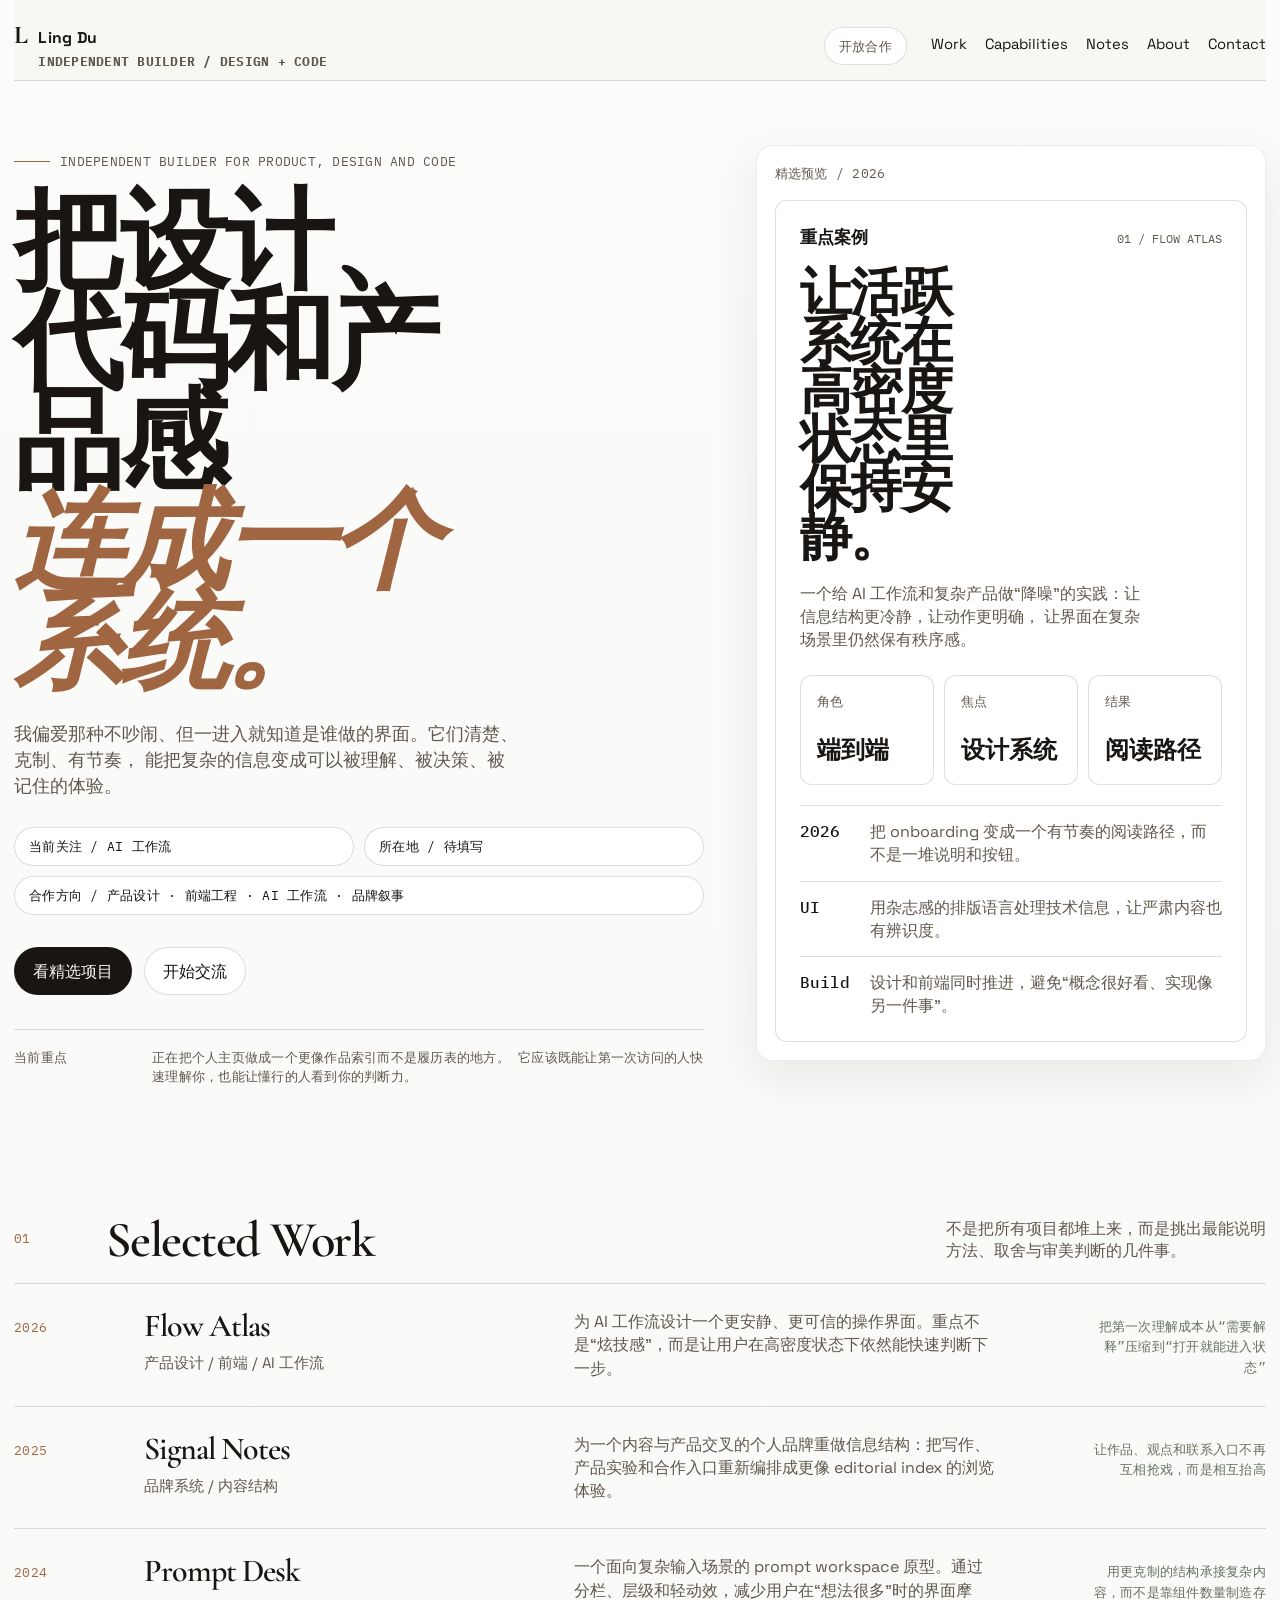
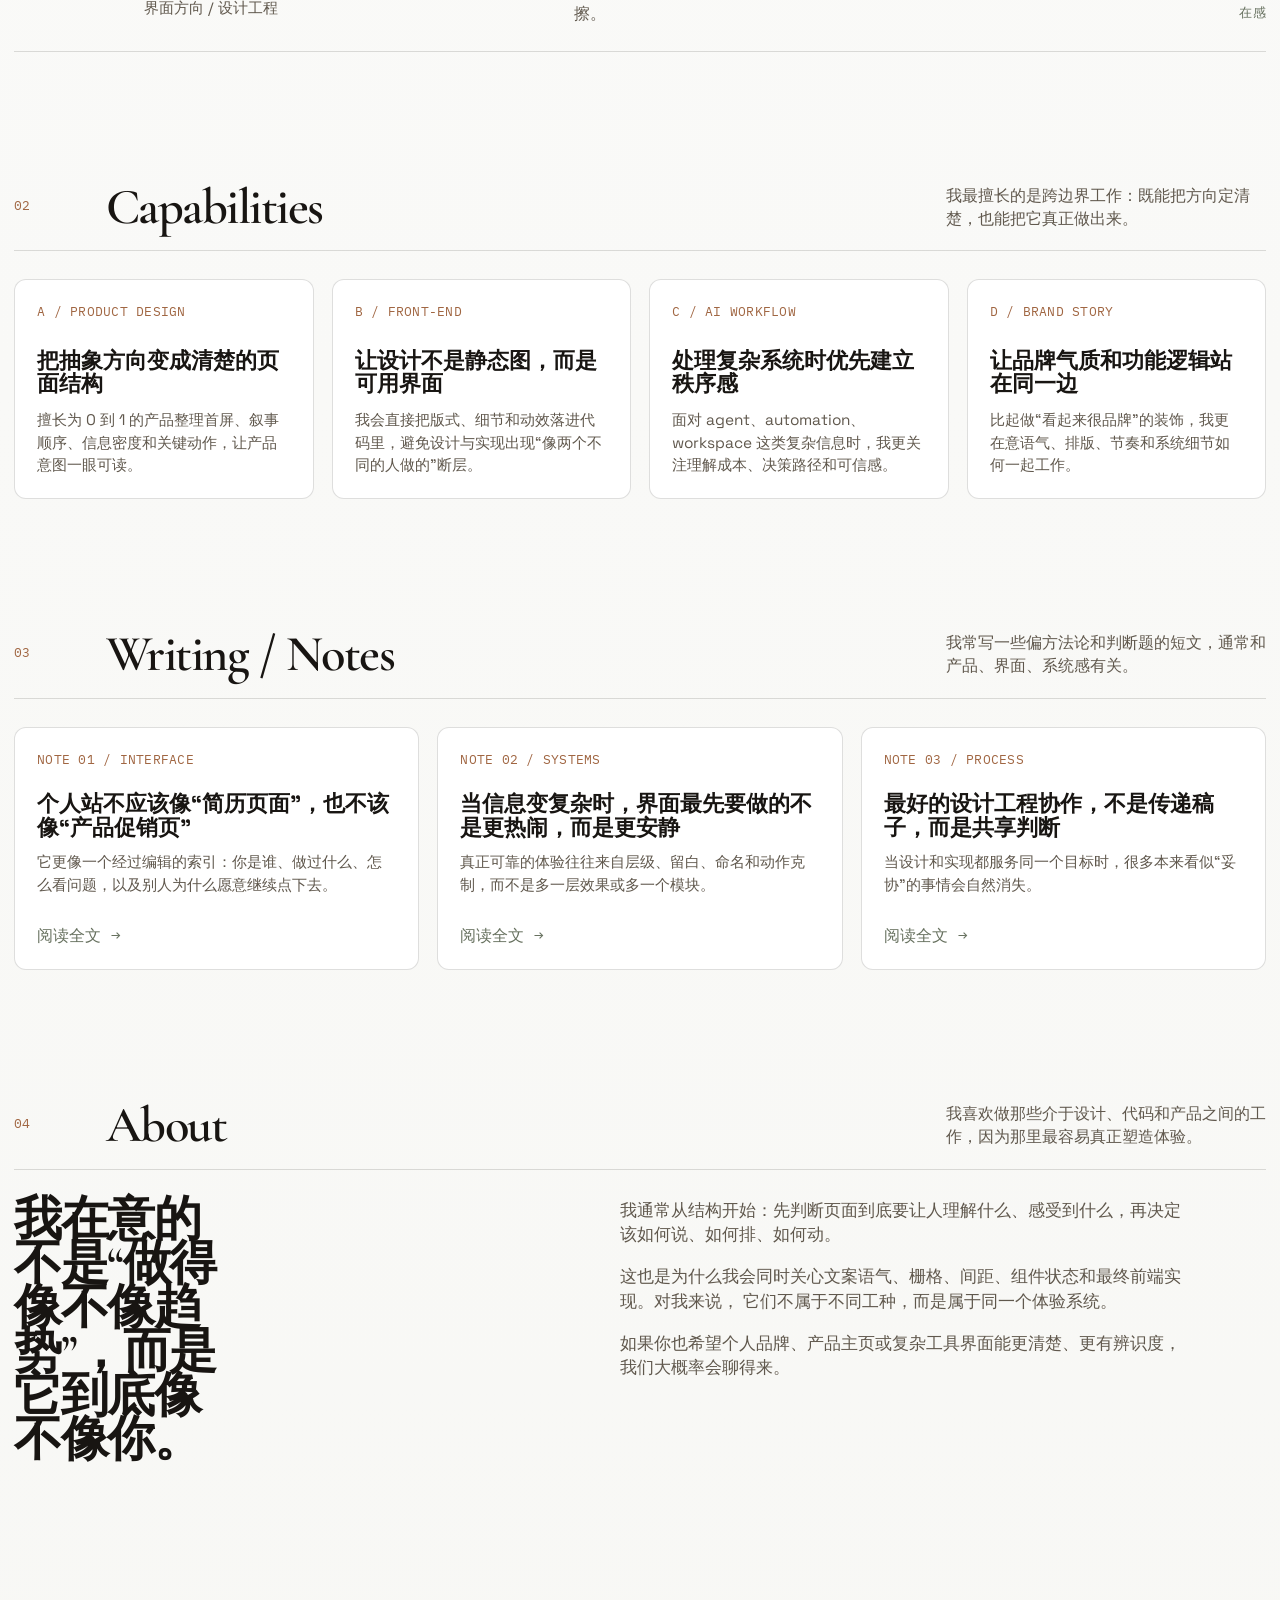
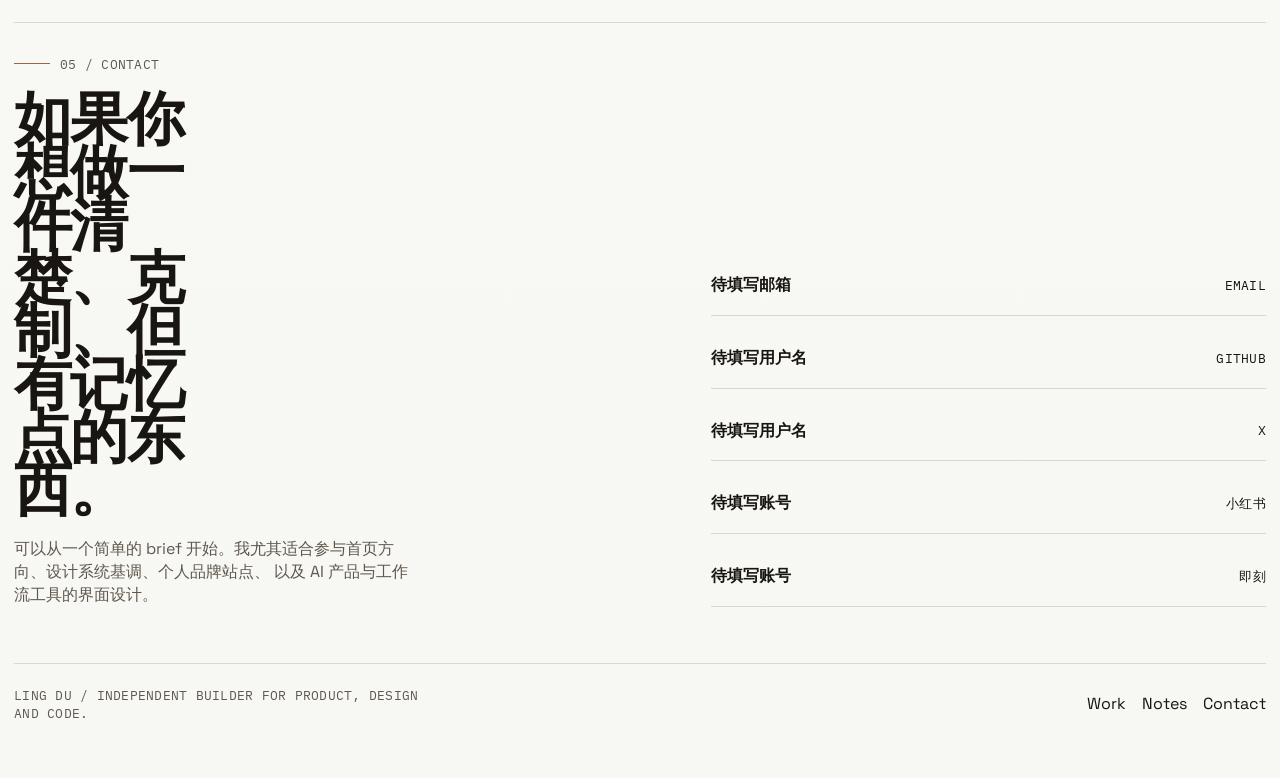
==== index.html @ 771078af "Prepare site for GitHub Pages" ====
<!DOCTYPE html>
<html lang="zh-CN">
<head>
  <meta charset="UTF-8" />
  <meta name="viewport" content="width=device-width, initial-scale=1.0" />
  <title>Ling Du | Product, Design & Code</title>
  <meta
    name="description"
    content="Ling Du 的个人网站，采用 editorial minimal 与 Swiss grid 混合风格，展示作品、能力、写作与联系入口。"
  />
  <meta name="author" content="Ling Du" />
  <meta name="robots" content="index,follow" />
  <meta name="theme-color" content="#f7f7f4" />
  <meta name="color-scheme" content="light" />
  <link rel="canonical" href="https://lingdu0007.github.io/" />
  <meta property="og:type" content="website" />
  <meta property="og:site_name" content="Ling Du" />
  <meta property="og:locale" content="zh_CN" />
  <meta property="og:title" content="Ling Du | Product, Design & Code" />
  <meta
    property="og:description"
    content="以 editorial minimal 与 Swiss grid 风格呈现的个人网站，展示作品、能力、写作与联系入口。"
  />
  <meta property="og:url" content="https://lingdu0007.github.io/" />
  <meta property="og:image" content="https://lingdu0007.github.io/assets/og-image.png" />
  <meta property="og:image:alt" content="Ling Du 个人网站分享预览图" />
  <meta name="twitter:card" content="summary_large_image" />
  <meta name="twitter:title" content="Ling Du | Product, Design & Code" />
  <meta
    name="twitter:description"
    content="以 editorial minimal 与 Swiss grid 风格呈现的个人网站，展示作品、能力、写作与联系入口。"
  />
  <meta name="twitter:image" content="https://lingdu0007.github.io/assets/og-image.png" />
  <link rel="icon" href="assets/favicon.svg" type="image/svg+xml" />
  <link rel="manifest" href="site.webmanifest" />
  <link rel="preconnect" href="https://fonts.googleapis.com" />
  <link rel="preconnect" href="https://fonts.gstatic.com" crossorigin />
  <link
    href="https://fonts.googleapis.com/css2?family=Cormorant+Garamond:wght@500;600;700&family=IBM+Plex+Mono:wght@400;500&family=Space+Grotesk:wght@400;500;700&display=swap"
    rel="stylesheet"
  />
  <style>
    :root {
      --paper: #f7f7f4;
      --paper-deep: #efefeb;
      --ink: #181512;
      --muted: #60584d;
      --line: rgba(24, 21, 18, 0.14);
      --accent: #a06642;
      --accent-soft: rgba(160, 102, 66, 0.12);
      --moss: #67715f;
      --shadow: 0 18px 48px rgba(24, 21, 18, 0.08);
      --radius: 12px;
      --max-width: 1280px;
      --gutter: clamp(20px, 3vw, 40px);
      --section-space: clamp(72px, 11vw, 132px);
      --title: "Cormorant Garamond", serif;
      --body: "Space Grotesk", sans-serif;
      --mono: "IBM Plex Mono", monospace;
    }

    * {
      box-sizing: border-box;
    }

    html {
      scroll-behavior: smooth;
    }

    body {
      margin: 0;
      color: var(--ink);
      font-family: var(--body);
      background: linear-gradient(180deg, #fbfbfa 0%, var(--paper) 100%);
      min-height: 100vh;
      line-height: 1.45;
      text-rendering: optimizeLegibility;
    }

    body::before,
    body::after {
      display: none;
    }

    a {
      color: inherit;
      text-decoration: none;
    }

    img {
      max-width: 100%;
      display: block;
    }

    .page-shell {
      position: relative;
      z-index: 1;
      width: min(calc(100% - 28px), var(--max-width));
      margin: 0 auto;
      padding-bottom: 56px;
    }

    .site-header {
      display: grid;
      grid-template-columns: 1fr auto auto;
      gap: 16px 24px;
      align-items: center;
      padding: 22px 0 10px;
      border-bottom: 1px solid var(--line);
      position: sticky;
      top: 0;
      background: rgba(247, 247, 244, 0.96);
      z-index: 8;
    }

    .brand {
      display: inline-flex;
      align-items: baseline;
      gap: 10px;
      font-weight: 700;
      letter-spacing: 0.02em;
    }

    .brand-mark {
      font-family: var(--title);
      font-size: 1.6rem;
      line-height: 1;
    }

    .brand-copy {
      display: flex;
      flex-direction: column;
      gap: 2px;
    }

    .brand-copy strong {
      font-size: 0.98rem;
      font-weight: 700;
    }

    .brand-copy span,
    .top-status,
    .kicker,
    .eyebrow,
    .meta-chip,
    .work-meta,
    .note-meta,
    .section-index,
    .contact-link span,
    .footer-copy,
    .panel-label,
    .capability-tag,
    .hero-caption,
    .work-outcome {
      font-family: var(--mono);
      letter-spacing: 0.02em;
      font-size: 0.79rem;
      text-transform: uppercase;
    }

    .brand-copy span,
    .top-status,
    .hero-copy p,
    .hero-caption,
    .section-intro,
    .work-summary,
    .capability-card p,
    .note-card p,
    .about-copy p,
    .contact-copy p,
    .footer-copy,
    .panel-copy,
    .panel-list li {
      color: var(--muted);
    }

    .top-status {
      padding: 9px 14px;
      border: 1px solid var(--line);
      border-radius: 999px;
      background: #fff;
    }

    .site-nav {
      display: flex;
      gap: 18px;
      font-size: 0.92rem;
      justify-content: flex-end;
    }

    .site-nav a {
      position: relative;
      padding-bottom: 2px;
    }

    .site-nav a::after {
      content: "";
      position: absolute;
      left: 0;
      bottom: 0;
      width: 100%;
      height: 1px;
      background: var(--ink);
      transform-origin: right;
      transform: scaleX(0);
      transition: transform 180ms ease;
    }

    .site-nav a:hover::after,
    .site-nav a:focus-visible::after {
      transform-origin: left;
      transform: scaleX(1);
    }

    main {
      display: block;
    }

    section {
      padding: var(--section-space) 0 0;
    }

    .hero {
      display: grid;
      grid-template-columns: 1.15fr 0.85fr;
      gap: clamp(26px, 4vw, 56px);
      align-items: start;
      min-height: calc(100vh - 138px);
      padding-top: clamp(34px, 5vw, 64px);
    }

    .kicker,
    .eyebrow {
      display: inline-flex;
      gap: 10px;
      align-items: center;
      color: var(--muted);
      margin-bottom: 22px;
    }

    .kicker::before,
    .eyebrow::before {
      content: "";
      width: 36px;
      height: 1px;
      background: var(--accent);
    }

    .hero-copy h1,
    .section-head h2,
    .about-quote,
    .contact-copy h2 {
      font-family: var(--title);
      font-weight: 600;
      line-height: 0.92;
      letter-spacing: -0.03em;
      margin: 0;
    }

    .hero-copy h1 {
      font-size: 6.8rem;
      max-width: 10ch;
    }

    .hero-copy h1 span {
      display: inline-block;
      color: var(--accent);
      font-style: italic;
    }

    .hero-copy > p {
      font-size: 1.12rem;
      max-width: 46ch;
      margin: 28px 0 0;
    }

    .hero-meta-row {
      display: flex;
      flex-wrap: wrap;
      gap: 10px;
      margin-top: 28px;
    }

    .meta-chip {
      flex: 1 1 240px;
      min-width: 0;
      padding: 10px 14px;
      border: 1px solid var(--line);
      border-radius: 999px;
      background: #fff;
      color: var(--ink);
      line-height: 1.35;
    }

    .hero-actions {
      display: flex;
      flex-wrap: wrap;
      gap: 12px;
      margin-top: 32px;
    }

    .button-link {
      display: inline-flex;
      align-items: center;
      justify-content: center;
      min-height: 48px;
      padding: 0 18px;
      border-radius: 999px;
      border: 1px solid transparent;
      transition:
        transform 180ms ease,
        border-color 180ms ease,
        background-color 180ms ease;
    }

    .button-link.primary {
      background: var(--ink);
      color: var(--paper);
    }

    .button-link.secondary {
      border-color: var(--line);
      background: #fff;
    }

    .button-link:hover,
    .button-link:focus-visible {
      transform: translateY(-2px);
    }

    .hero-caption {
      display: grid;
      grid-template-columns: 120px 1fr;
      gap: 18px;
      margin-top: 34px;
      padding-top: 18px;
      border-top: 1px solid var(--line);
    }

    .hero-panel {
      padding: 18px;
      background: #fff;
      border: 1px solid rgba(24, 21, 18, 0.08);
      border-radius: calc(var(--radius) + 4px);
      box-shadow: var(--shadow);
      position: relative;
      overflow: hidden;
    }

    .hero-panel::before {
      display: none;
    }

    .panel-label {
      color: var(--muted);
      margin-bottom: 18px;
    }

    .panel-card {
      border: 1px solid var(--line);
      border-radius: var(--radius);
      background: #fff;
      padding: 24px;
      position: relative;
      overflow: hidden;
    }

    .panel-card::before {
      display: none;
    }

    .panel-head {
      display: flex;
      align-items: baseline;
      justify-content: space-between;
      gap: 16px;
    }

    .panel-head strong {
      font-size: 1.08rem;
    }

    .panel-head span {
      color: var(--muted);
      font-family: var(--mono);
      font-size: 0.78rem;
      text-transform: uppercase;
    }

    .panel-card h2 {
      font-family: var(--title);
      font-weight: 600;
      font-size: 3.25rem;
      line-height: 0.94;
      letter-spacing: -0.03em;
      margin: 20px 0 18px;
      max-width: 7ch;
    }

    .panel-copy {
      max-width: 34ch;
      margin: 0;
    }

    .panel-grid {
      display: grid;
      grid-template-columns: repeat(3, 1fr);
      gap: 10px;
      margin-top: 24px;
    }

    .panel-cell {
      min-height: 110px;
      border: 1px solid var(--line);
      border-radius: 12px;
      padding: 16px;
      display: flex;
      flex-direction: column;
      justify-content: space-between;
      background: #fff;
    }

    .panel-cell strong {
      font-size: 1.5rem;
      font-weight: 700;
    }

    .panel-list {
      list-style: none;
      padding: 0;
      margin: 20px 0 0;
      display: grid;
      gap: 14px;
    }

    .panel-list li {
      display: grid;
      grid-template-columns: 56px 1fr;
      gap: 14px;
      padding-top: 14px;
      border-top: 1px solid var(--line);
    }

    .panel-list strong {
      font-family: var(--mono);
      color: var(--ink);
      font-weight: 500;
    }

    .section-head {
      display: grid;
      grid-template-columns: 72px 1.2fr 0.8fr;
      gap: 20px;
      align-items: end;
      padding-bottom: 20px;
      border-bottom: 1px solid var(--line);
    }

    .section-index {
      color: var(--accent);
      align-self: start;
      padding-top: 12px;
    }

    .section-head h2 {
      font-size: 3.15rem;
    }

    .section-intro {
      margin: 0;
      max-width: 32ch;
      font-size: 0.98rem;
      justify-self: end;
    }

    .work-list {
      display: grid;
      gap: 0;
    }

    .work-row {
      display: grid;
      grid-template-columns: 110px minmax(0, 1fr) minmax(0, 1.2fr) 180px;
      gap: 20px;
      align-items: start;
      padding: 26px 0;
      border-bottom: 1px solid var(--line);
      transition: transform 180ms ease, background-color 180ms ease;
    }

    .work-row:hover {
      transform: translateX(4px);
      background: transparent;
    }

    .work-meta {
      color: var(--accent);
      padding-top: 8px;
    }

    .work-title-group h3 {
      margin: 0;
      font-size: 2rem;
      font-family: var(--title);
      font-weight: 600;
      line-height: 1;
      letter-spacing: -0.03em;
    }

    .work-role {
      margin-top: 10px;
      color: var(--muted);
      font-size: 0.94rem;
    }

    .work-summary {
      margin: 0;
      max-width: 42ch;
      font-size: 1rem;
    }

    .work-outcome {
      color: var(--moss);
      line-height: 1.6;
      text-align: right;
      padding-top: 6px;
    }

    .capability-grid,
    .notes-grid,
    .about-grid,
    .contact-grid {
      display: grid;
      gap: 18px;
      margin-top: 28px;
    }

    .capability-grid {
      grid-template-columns: repeat(4, minmax(0, 1fr));
    }

    .capability-card,
    .note-card,
    .contact-card {
      padding: 22px;
      border: 1px solid var(--line);
      border-radius: var(--radius);
      background: #fff;
    }

    .capability-card {
      min-height: 220px;
      display: grid;
      align-content: space-between;
      background: #fff;
    }

    .capability-tag {
      color: var(--accent);
      margin-bottom: 28px;
    }

    .capability-card h3,
    .note-card h3 {
      margin: 0 0 12px;
      font-size: 1.35rem;
      font-weight: 700;
      line-height: 1.1;
    }

    .capability-card p,
    .note-card p,
    .contact-card p {
      margin: 0;
      font-size: 0.96rem;
    }

    .notes-grid {
      grid-template-columns: repeat(3, minmax(0, 1fr));
    }

    .note-card {
      position: relative;
      min-height: 228px;
      transition: transform 180ms ease, border-color 180ms ease;
    }

    .note-card:hover {
      transform: translateY(-4px);
      border-color: rgba(160, 102, 66, 0.34);
    }

    .note-meta {
      color: var(--accent);
      display: block;
      margin-bottom: 24px;
    }

    .note-arrow {
      margin-top: 28px;
      font-family: var(--mono);
      color: var(--moss);
    }

    .about-grid {
      grid-template-columns: 1fr 1.1fr;
      align-items: start;
    }

    .about-quote {
      font-size: 3rem;
      padding-right: 28px;
      max-width: 11ch;
    }

    .about-copy {
      display: grid;
      gap: 18px;
    }

    .about-copy p {
      margin: 0;
      font-size: 1.05rem;
      max-width: 52ch;
    }

    .contact-grid {
      grid-template-columns: 1.1fr 0.9fr;
      align-items: end;
      padding-top: 24px;
      border-top: 1px solid var(--line);
    }

    .contact-copy h2 {
      font-size: 3.6rem;
      max-width: 8ch;
    }

    .contact-copy p {
      margin: 18px 0 0;
      max-width: 40ch;
      font-size: 1rem;
    }

    .contact-stack {
      display: grid;
      gap: 12px;
    }

    .contact-link {
      display: flex;
      justify-content: space-between;
      align-items: center;
      padding: 18px 0;
      border-bottom: 1px solid var(--line);
      gap: 18px;
      transition: transform 180ms ease;
    }

    .contact-link:hover {
      transform: translateX(4px);
    }

    .contact-link strong {
      font-size: 1.02rem;
    }

    .footer {
      margin-top: 56px;
      padding-top: 22px;
      border-top: 1px solid var(--line);
      display: flex;
      justify-content: space-between;
      gap: 18px;
      align-items: center;
    }

    .footer-copy {
      max-width: 54ch;
      margin: 0;
    }

    .footer-anchors {
      display: flex;
      gap: 16px;
      flex-wrap: wrap;
      justify-content: flex-end;
    }

    .reveal {
      opacity: 0;
      transform: translateY(26px);
      transition:
        opacity 560ms ease,
        transform 560ms ease;
    }

    .reveal.is-visible {
      opacity: 1;
      transform: translateY(0);
    }

    @media (prefers-reduced-motion: reduce) {
      html {
        scroll-behavior: auto;
      }

      .reveal,
      .site-nav a::after,
      .button-link,
      .work-row,
      .note-card,
      .contact-link {
        transition: none;
      }

      .reveal {
        opacity: 1;
        transform: none;
      }
    }

    @media (max-width: 1100px) {
      .hero,
      .about-grid,
      .contact-grid {
        grid-template-columns: 1fr;
      }

      .section-head,
      .work-row {
        grid-template-columns: 1fr;
      }

      .section-index {
        padding-top: 0;
      }

      .section-intro,
      .work-outcome {
        justify-self: start;
        text-align: left;
      }

      .work-meta {
        padding-top: 0;
      }

      .capability-grid,
      .notes-grid {
        grid-template-columns: repeat(2, minmax(0, 1fr));
      }

      .site-header {
        grid-template-columns: 1fr;
      }

      .site-nav {
        justify-content: flex-start;
        flex-wrap: wrap;
      }

      .hero-copy h1 {
        font-size: 5.2rem;
      }

      .panel-card h2 {
        font-size: 2.6rem;
      }

      .section-head h2 {
        font-size: 2.6rem;
      }

      .work-title-group h3 {
        font-size: 1.8rem;
      }

      .about-quote {
        font-size: 2.4rem;
      }

      .contact-copy h2 {
        font-size: 2.8rem;
      }
    }

    @media (max-width: 760px) {
      .page-shell {
        width: min(calc(100% - 20px), var(--max-width));
      }

      .hero {
        min-height: auto;
      }

      .hero-copy h1 {
        max-width: none;
        font-size: 4rem;
      }

      .hero-copy > p {
        font-size: 1rem;
      }

      .hero-caption {
        grid-template-columns: 1fr;
      }

      .panel-grid,
      .capability-grid,
      .notes-grid {
        grid-template-columns: 1fr;
      }

      .panel-list li {
        grid-template-columns: 1fr;
        gap: 8px;
      }

      .footer {
        flex-direction: column;
        align-items: flex-start;
      }

      .footer-anchors {
        justify-content: flex-start;
      }

      .panel-card h2 {
        font-size: 2.15rem;
      }

      .section-head h2 {
        font-size: 2.1rem;
      }

      .work-title-group h3 {
        font-size: 1.5rem;
      }

      .capability-card h3,
      .note-card h3 {
        font-size: 1.2rem;
      }

      .about-quote {
        font-size: 2rem;
      }

      .contact-copy h2 {
        font-size: 2.25rem;
      }
    }
  </style>
</head>
<body>
  <div class="page-shell">
    <header class="site-header">
      <a class="brand" href="#top">
        <span class="brand-mark">L</span>
        <span class="brand-copy">
          <strong>Ling Du</strong>
          <span>Independent builder / design + code</span>
        </span>
      </a>
      <div class="top-status">开放合作</div>
      <nav class="site-nav" aria-label="Primary">
        <a href="#work">Work</a>
        <a href="#capabilities">Capabilities</a>
        <a href="#notes">Notes</a>
        <a href="#about">About</a>
        <a href="#contact">Contact</a>
      </nav>
    </header>

    <main id="top">
      <section class="hero">
        <div class="hero-copy reveal">
          <div class="kicker">Independent builder for product, design and code</div>
          <h1>把设计、代码和产品感 <span>连成一个系统。</span></h1>
          <p>
            我偏爱那种不吵闹、但一进入就知道是谁做的界面。它们清楚、克制、有节奏，
            能把复杂的信息变成可以被理解、被决策、被记住的体验。
          </p>

          <div class="hero-meta-row" aria-label="Quick facts">
            <div class="meta-chip">当前关注 / AI 工作流</div>
            <div class="meta-chip">所在地 / 待填写</div>
            <div class="meta-chip">合作方向 / 产品设计 · 前端工程 · AI 工作流 · 品牌叙事</div>
          </div>

          <div class="hero-actions">
            <a class="button-link primary" href="#work">看精选项目</a>
            <a class="button-link secondary" href="#contact">开始交流</a>
          </div>

          <div class="hero-caption">
            <span>当前重点</span>
            <div>
              正在把个人主页做成一个更像作品索引而不是履历表的地方。
              它应该既能让第一次访问的人快速理解你，也能让懂行的人看到你的判断力。
            </div>
          </div>
        </div>

        <aside class="hero-panel reveal">
          <div class="panel-label">精选预览 / 2026</div>
          <div class="panel-card">
            <div class="panel-head">
              <strong>重点案例</strong>
              <span>01 / Flow Atlas</span>
            </div>
            <h2>让活跃系统在高密度状态里保持安静。</h2>
            <p class="panel-copy">
              一个给 AI 工作流和复杂产品做“降噪”的实践：让信息结构更冷静，让动作更明确，
              让界面在复杂场景里仍然保有秩序感。
            </p>

            <div class="panel-grid">
              <div class="panel-cell">
                <span class="panel-label">角色</span>
                <strong>端到端</strong>
              </div>
              <div class="panel-cell">
                <span class="panel-label">焦点</span>
                <strong>设计系统</strong>
              </div>
              <div class="panel-cell">
                <span class="panel-label">结果</span>
                <strong>阅读路径</strong>
              </div>
            </div>

            <ul class="panel-list">
              <li>
                <strong>2026</strong>
                <span>把 onboarding 变成一个有节奏的阅读路径，而不是一堆说明和按钮。</span>
              </li>
              <li>
                <strong>UI</strong>
                <span>用杂志感的排版语言处理技术信息，让严肃内容也有辨识度。</span>
              </li>
              <li>
                <strong>Build</strong>
                <span>设计和前端同时推进，避免“概念很好看、实现像另一件事”。</span>
              </li>
            </ul>
          </div>
        </aside>
      </section>

      <section id="work">
        <div class="section-head reveal">
          <div class="section-index">01</div>
          <h2>Selected Work</h2>
          <p class="section-intro">
            不是把所有项目都堆上来，而是挑出最能说明方法、取舍与审美判断的几件事。
          </p>
        </div>

        <div class="work-list">
          <article class="work-row reveal">
            <div class="work-meta">2026</div>
            <div class="work-title-group">
              <h3>Flow Atlas</h3>
              <div class="work-role">产品设计 / 前端 / AI 工作流</div>
            </div>
            <p class="work-summary">
              为 AI 工作流设计一个更安静、更可信的操作界面。重点不是“炫技感”，而是让用户在高密度状态下依然能快速判断下一步。
            </p>
            <div class="work-outcome">把第一次理解成本从“需要解释”压缩到“打开就能进入状态”</div>
          </article>

          <article class="work-row reveal">
            <div class="work-meta">2025</div>
            <div class="work-title-group">
              <h3>Signal Notes</h3>
              <div class="work-role">品牌系统 / 内容结构</div>
            </div>
            <p class="work-summary">
              为一个内容与产品交叉的个人品牌重做信息结构：把写作、产品实验和合作入口重新编排成更像 editorial index 的浏览体验。
            </p>
            <div class="work-outcome">让作品、观点和联系入口不再互相抢戏，而是相互抬高</div>
          </article>

          <article class="work-row reveal">
            <div class="work-meta">2024</div>
            <div class="work-title-group">
              <h3>Prompt Desk</h3>
              <div class="work-role">界面方向 / 设计工程</div>
            </div>
            <p class="work-summary">
              一个面向复杂输入场景的 prompt workspace 原型。通过分栏、层级和轻动效，减少用户在“想法很多”时的界面摩擦。
            </p>
            <div class="work-outcome">用更克制的结构承接复杂内容，而不是靠组件数量制造存在感</div>
          </article>
        </div>
      </section>

      <section id="capabilities">
        <div class="section-head reveal">
          <div class="section-index">02</div>
          <h2>Capabilities</h2>
          <p class="section-intro">
            我最擅长的是跨边界工作：既能把方向定清楚，也能把它真正做出来。
          </p>
        </div>

        <div class="capability-grid">
          <article class="capability-card reveal">
            <div>
              <div class="capability-tag">A / Product design</div>
              <h3>把抽象方向变成清楚的页面结构</h3>
            </div>
            <p>
              擅长为 0 到 1 的产品整理首屏、叙事顺序、信息密度和关键动作，让产品意图一眼可读。
            </p>
          </article>

          <article class="capability-card reveal">
            <div>
              <div class="capability-tag">B / Front-end</div>
              <h3>让设计不是静态图，而是可用界面</h3>
            </div>
            <p>
              我会直接把版式、细节和动效落进代码里，避免设计与实现出现“像两个不同的人做的”断层。
            </p>
          </article>

          <article class="capability-card reveal">
            <div>
              <div class="capability-tag">C / AI workflow</div>
              <h3>处理复杂系统时优先建立秩序感</h3>
            </div>
            <p>
              面对 agent、automation、workspace 这类复杂信息时，我更关注理解成本、决策路径和可信感。
            </p>
          </article>

          <article class="capability-card reveal">
            <div>
              <div class="capability-tag">D / Brand story</div>
              <h3>让品牌气质和功能逻辑站在同一边</h3>
            </div>
            <p>
              比起做“看起来很品牌”的装饰，我更在意语气、排版、节奏和系统细节如何一起工作。
            </p>
          </article>
        </div>
      </section>

      <section id="notes">
        <div class="section-head reveal">
          <div class="section-index">03</div>
          <h2>Writing / Notes</h2>
          <p class="section-intro">
            我常写一些偏方法论和判断题的短文，通常和产品、界面、系统感有关。
          </p>
        </div>

        <div class="notes-grid">
          <article class="note-card reveal">
            <span class="note-meta">Note 01 / Interface</span>
            <h3>个人站不应该像“简历页面”，也不该像“产品促销页”</h3>
            <p>
              它更像一个经过编辑的索引：你是谁、做过什么、怎么看问题，以及别人为什么愿意继续点下去。
            </p>
            <div class="note-arrow">阅读全文 →</div>
          </article>

          <article class="note-card reveal">
            <span class="note-meta">Note 02 / Systems</span>
            <h3>当信息变复杂时，界面最先要做的不是更热闹，而是更安静</h3>
            <p>
              真正可靠的体验往往来自层级、留白、命名和动作克制，而不是多一层效果或多一个模块。
            </p>
            <div class="note-arrow">阅读全文 →</div>
          </article>

          <article class="note-card reveal">
            <span class="note-meta">Note 03 / Process</span>
            <h3>最好的设计工程协作，不是传递稿子，而是共享判断</h3>
            <p>
              当设计和实现都服务同一个目标时，很多本来看似“妥协”的事情会自然消失。
            </p>
            <div class="note-arrow">阅读全文 →</div>
          </article>
        </div>
      </section>

      <section id="about">
        <div class="section-head reveal">
          <div class="section-index">04</div>
          <h2>About</h2>
          <p class="section-intro">
            我喜欢做那些介于设计、代码和产品之间的工作，因为那里最容易真正塑造体验。
          </p>
        </div>

        <div class="about-grid">
          <div class="about-quote reveal">我在意的不是“做得像不像趋势”，而是它到底像不像你。</div>
          <div class="about-copy reveal">
            <p>
              我通常从结构开始：先判断页面到底要让人理解什么、感受到什么，再决定该如何说、如何排、如何动。
            </p>
            <p>
              这也是为什么我会同时关心文案语气、栅格、间距、组件状态和最终前端实现。对我来说，
              它们不属于不同工种，而是属于同一个体验系统。
            </p>
            <p>
              如果你也希望个人品牌、产品主页或复杂工具界面能更清楚、更有辨识度，我们大概率会聊得来。
            </p>
          </div>
        </div>
      </section>

      <section id="contact">
        <div class="contact-grid reveal">
          <div class="contact-copy">
            <div class="eyebrow">05 / Contact</div>
            <h2>如果你想做一件清楚、克制、但有记忆点的东西。</h2>
            <p>
              可以从一个简单的 brief 开始。我尤其适合参与首页方向、设计系统基调、个人品牌站点、
              以及 AI 产品与工作流工具的界面设计。
            </p>
          </div>

          <div class="contact-stack" aria-label="Contact channels">
            <!-- TODO: 上线前把下面的占位项替换成真实联系信息与外链。 -->
            <div class="contact-link">
              <strong>待填写邮箱</strong>
              <span>Email</span>
            </div>
            <div class="contact-link">
              <strong>待填写用户名</strong>
              <span>GitHub</span>
            </div>
            <div class="contact-link">
              <strong>待填写用户名</strong>
              <span>X</span>
            </div>
            <div class="contact-link">
              <strong>待填写账号</strong>
              <span>小红书</span>
            </div>
            <div class="contact-link">
              <strong>待填写账号</strong>
              <span>即刻</span>
            </div>
          </div>
        </div>
      </section>
    </main>

    <footer class="footer">
      <p class="footer-copy">
        Ling Du / Independent builder for product, design and code.
      </p>
      <div class="footer-anchors">
        <a href="#work">Work</a>
        <a href="#notes">Notes</a>
        <a href="#contact">Contact</a>
      </div>
    </footer>
  </div>

  <script>
    const items = document.querySelectorAll(".reveal");
    if (!window.matchMedia("(prefers-reduced-motion: reduce)").matches) {
      const observer = new IntersectionObserver(
        (entries) => {
          entries.forEach((entry) => {
            if (entry.isIntersecting) {
              entry.target.classList.add("is-visible");
              observer.unobserve(entry.target);
            }
          });
        },
        { threshold: 0.18, rootMargin: "0px 0px -36px 0px" }
      );

      items.forEach((item) => observer.observe(item));
    } else {
      items.forEach((item) => item.classList.add("is-visible"));
    }
  </script>
</body>
</html>
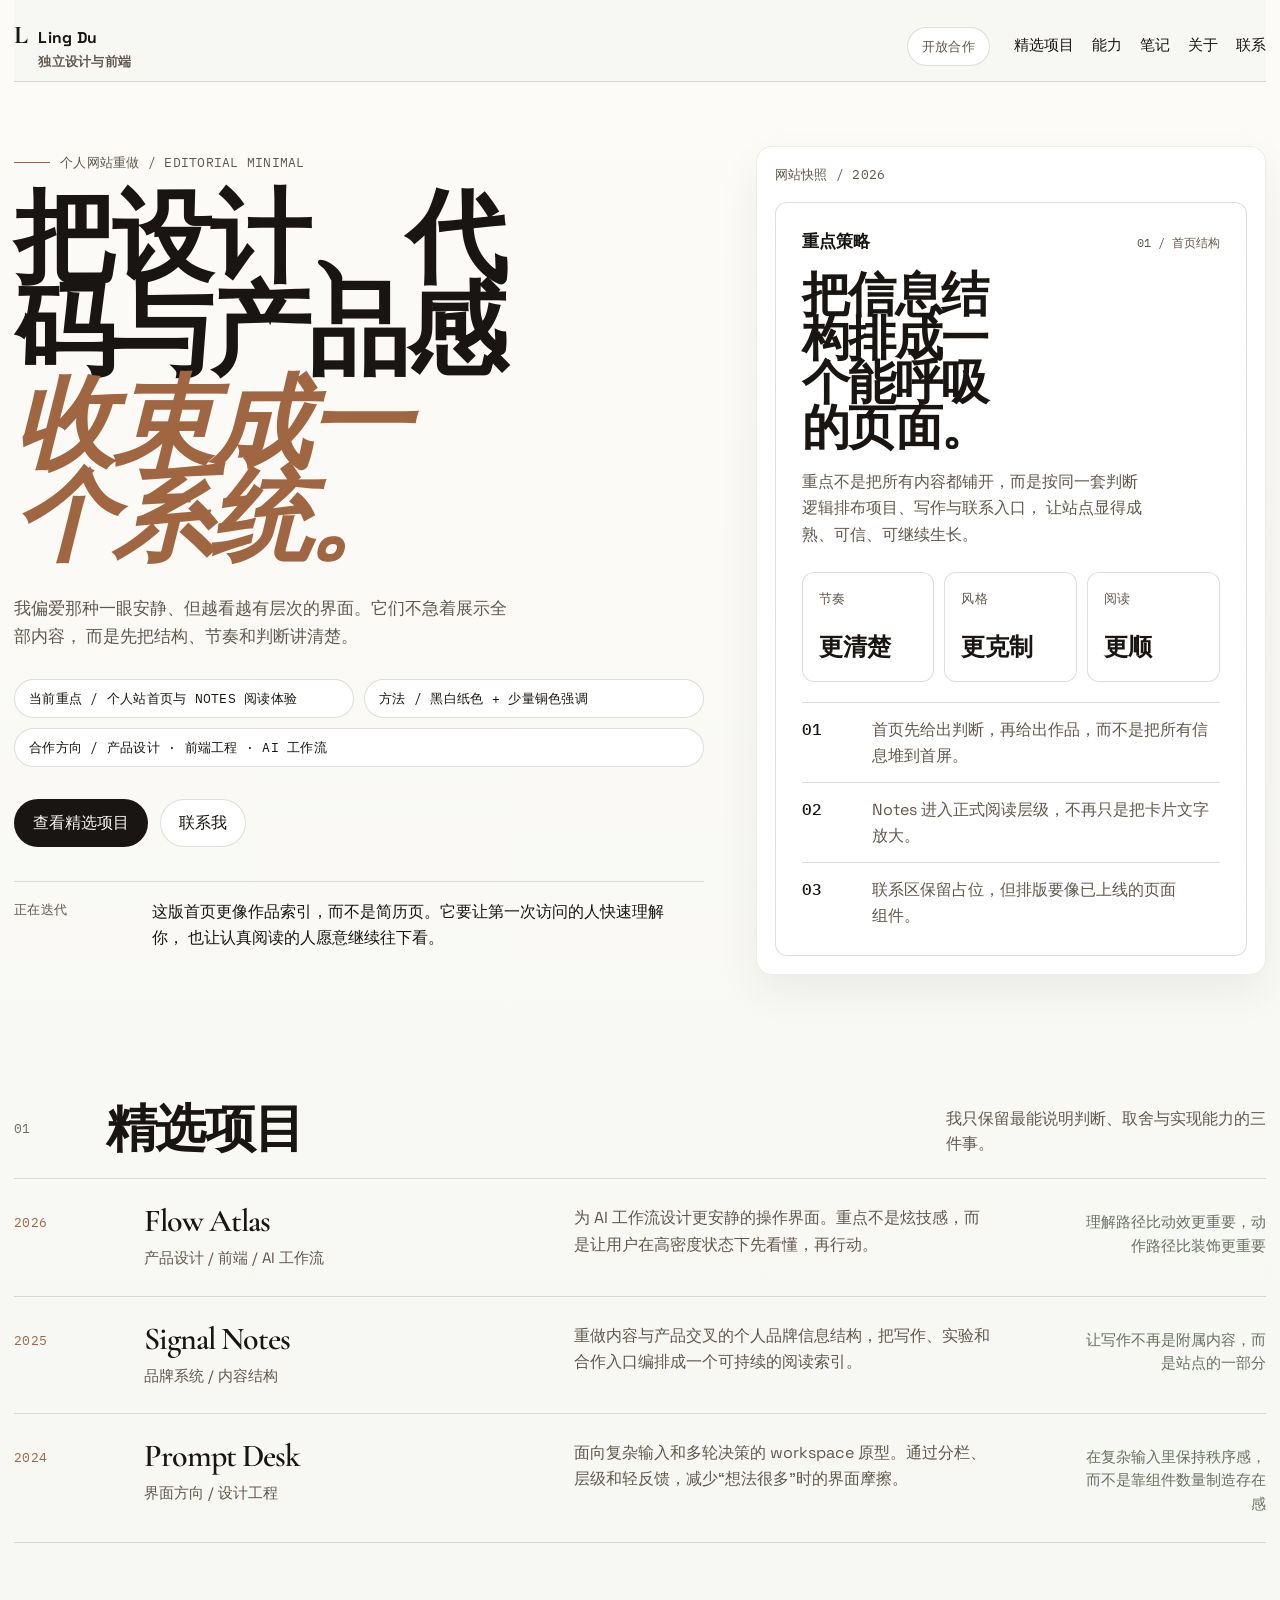
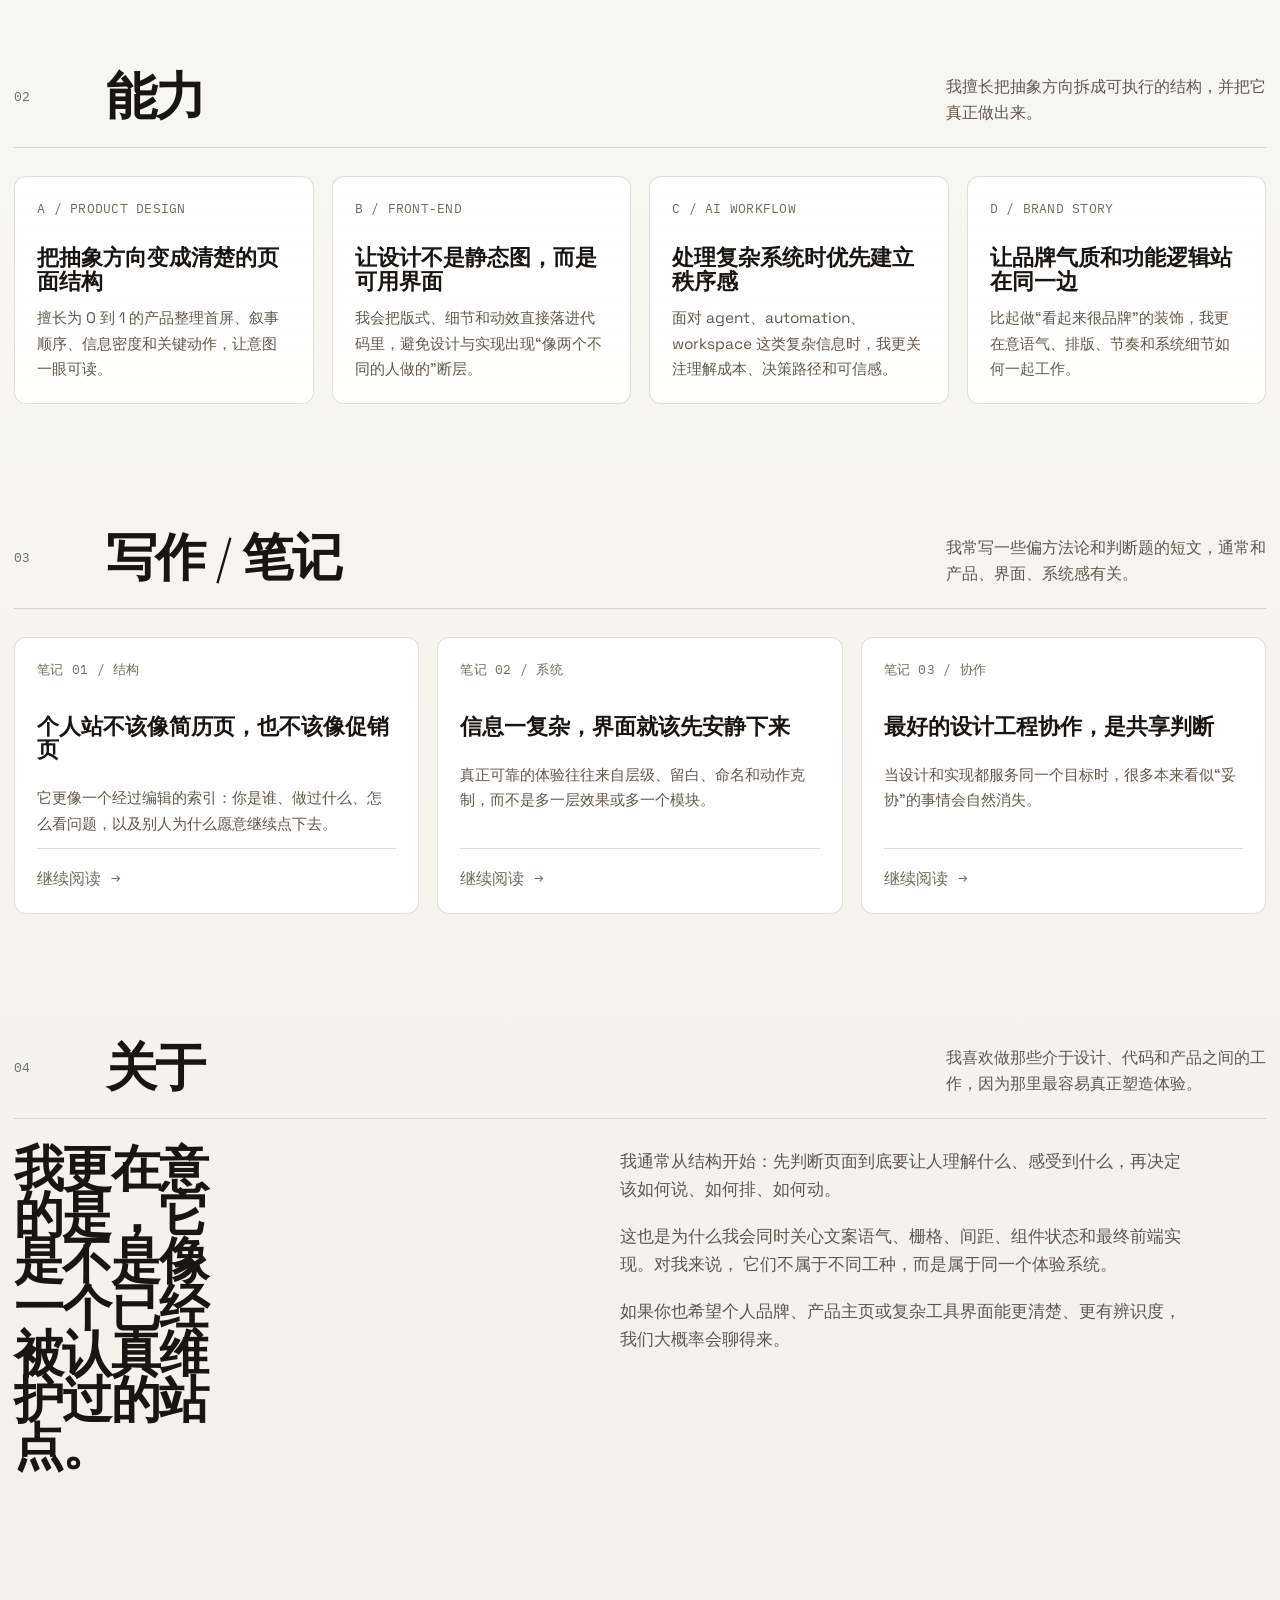
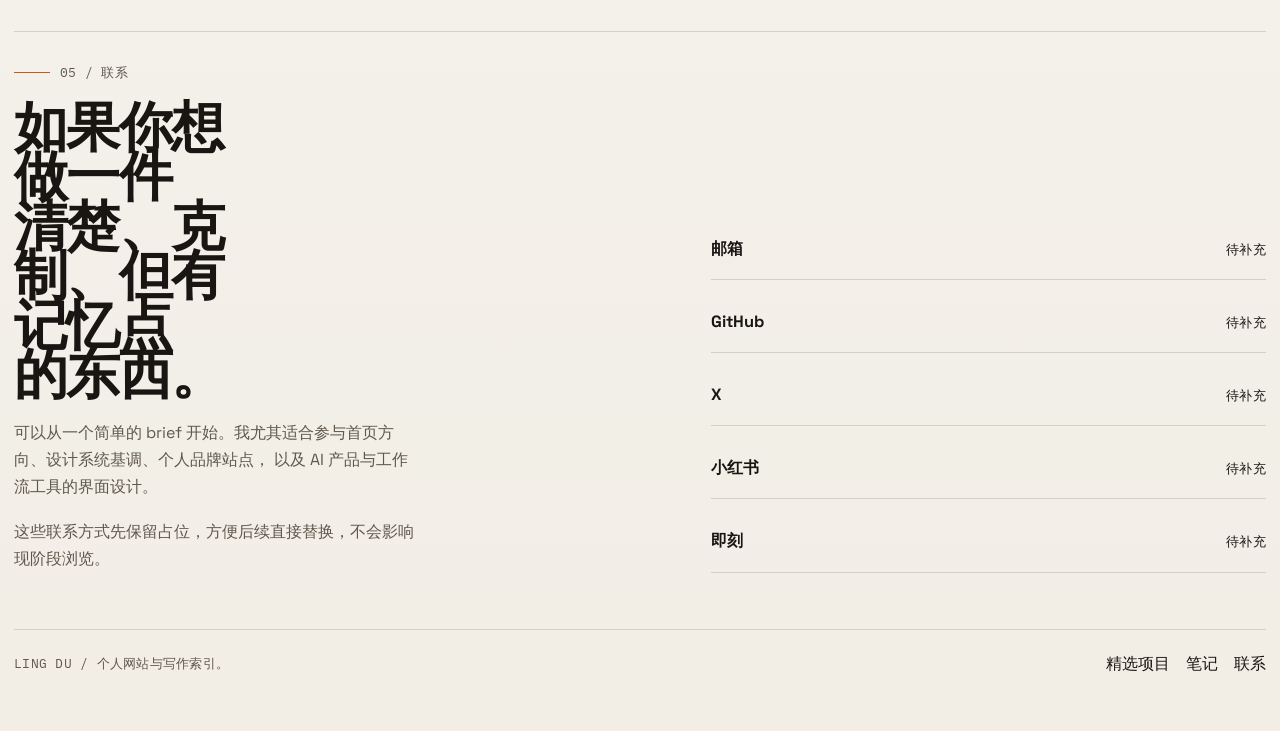
==== commit 293beeff: "Refine site layout and notes reading flow" ====
--- a/index.html
+++ b/index.html
@@ -580,6 +580,7 @@
     }
 
     .note-card {
+      display: block;
       position: relative;
       min-height: 228px;
       transition: transform 180ms ease, border-color 180ms ease;
@@ -600,6 +601,12 @@
       margin-top: 28px;
       font-family: var(--mono);
       color: var(--moss);
+    }
+
+    .note-card:focus-visible {
+      outline: 2px solid var(--accent);
+      outline-offset: 3px;
+      border-color: rgba(160, 102, 66, 0.34);
     }
 
     .about-grid {
@@ -797,6 +804,306 @@
       .hero-copy h1 {
         max-width: none;
         font-size: 4rem;
+      }
+
+      .hero-copy > p {
+        font-size: 1rem;
+      }
+
+      .hero-caption {
+        grid-template-columns: 1fr;
+      }
+
+      .panel-grid,
+      .capability-grid,
+      .notes-grid {
+        grid-template-columns: 1fr;
+      }
+
+      .panel-list li {
+        grid-template-columns: 1fr;
+        gap: 8px;
+      }
+
+      .footer {
+        flex-direction: column;
+        align-items: flex-start;
+      }
+
+      .footer-anchors {
+        justify-content: flex-start;
+      }
+
+      .panel-card h2 {
+        font-size: 2.15rem;
+      }
+
+      .section-head h2 {
+        font-size: 2.1rem;
+      }
+
+      .work-title-group h3 {
+        font-size: 1.5rem;
+      }
+
+      .capability-card h3,
+      .note-card h3 {
+        font-size: 1.2rem;
+      }
+
+      .about-quote {
+        font-size: 2rem;
+      }
+
+      .contact-copy h2 {
+        font-size: 2.25rem;
+      }
+    }
+  </style>
+  <style>
+    html {
+      overflow-x: clip;
+    }
+
+    body {
+      background: linear-gradient(180deg, #fcfbf8 0%, var(--paper) 38%, #f2eee6 100%);
+      line-height: 1.48;
+      overflow-x: clip;
+    }
+
+    ::selection {
+      background: rgba(160, 102, 66, 0.16);
+      color: var(--ink);
+    }
+
+    a:focus-visible,
+    button:focus-visible {
+      outline: 2px solid rgba(160, 102, 66, 0.62);
+      outline-offset: 3px;
+    }
+
+    .hero-copy h1,
+    .section-head h2,
+    .about-quote,
+    .contact-copy h2 {
+      text-wrap: balance;
+    }
+
+    .hero-copy p,
+    .section-intro,
+    .work-summary,
+    .capability-card p,
+    .note-card p,
+    .about-copy p,
+    .contact-copy p,
+    .footer-copy,
+    .panel-copy,
+    .panel-list li,
+    .hero-caption div {
+      text-wrap: pretty;
+    }
+
+    .hero-copy h1 {
+      font-size: clamp(4.9rem, 7.9vw, 7rem);
+      max-width: 11ch;
+    }
+
+    .hero-copy > p {
+      font-size: 1.08rem;
+      line-height: 1.65;
+    }
+
+    .hero-caption {
+      align-items: start;
+    }
+
+    .hero-caption span {
+      color: var(--muted);
+    }
+
+    .hero-caption div {
+      color: var(--ink);
+      font-family: var(--body);
+      letter-spacing: 0;
+      font-size: 0.98rem;
+      line-height: 1.65;
+      max-width: 52ch;
+      text-transform: none;
+    }
+
+    .hero-panel {
+      background: linear-gradient(180deg, rgba(255, 255, 255, 0.98), rgba(255, 255, 255, 0.92));
+      box-shadow: 0 18px 44px rgba(24, 21, 18, 0.06);
+    }
+
+    .panel-card {
+      background: linear-gradient(180deg, rgba(255, 255, 255, 0.98), rgba(255, 255, 255, 0.94));
+      padding: 26px;
+    }
+
+    .panel-card h2 {
+      font-size: 3rem;
+      line-height: 0.92;
+      max-width: 8.8ch;
+    }
+
+    .panel-copy {
+      line-height: 1.65;
+    }
+
+    .panel-list li {
+      line-height: 1.6;
+    }
+
+    .section-head {
+      align-items: start;
+    }
+
+    .section-head h2 {
+      font-size: clamp(2.55rem, 4vw, 3.25rem);
+    }
+
+    .section-intro {
+      line-height: 1.65;
+    }
+
+    .section-index,
+    .capability-tag,
+    .note-meta {
+      color: var(--moss);
+    }
+
+    .work-row {
+      transition:
+        transform 180ms ease,
+        background-color 180ms ease,
+        border-color 180ms ease;
+    }
+
+    .work-row:hover {
+      transform: translateX(5px);
+      background: linear-gradient(90deg, rgba(160, 102, 66, 0.04), transparent 68%);
+    }
+
+    .work-summary {
+      line-height: 1.65;
+    }
+
+    .work-outcome {
+      font-family: var(--body);
+      text-transform: none;
+      letter-spacing: 0;
+      font-size: 0.92rem;
+    }
+
+    .capability-card {
+      background: linear-gradient(180deg, rgba(255, 255, 255, 0.98), rgba(255, 255, 255, 0.92));
+    }
+
+    .capability-card p {
+      line-height: 1.65;
+    }
+
+    .note-card {
+      display: flex;
+      flex-direction: column;
+      min-height: 250px;
+      gap: 12px;
+      transition:
+        transform 180ms ease,
+        border-color 180ms ease,
+        box-shadow 180ms ease;
+    }
+
+    .note-card:hover {
+      transform: translateY(-5px);
+      border-color: rgba(160, 102, 66, 0.28);
+      box-shadow: 0 18px 36px rgba(24, 21, 18, 0.06);
+    }
+
+    .note-card h3 {
+      line-height: 1.08;
+    }
+
+    .note-card p {
+      line-height: 1.65;
+    }
+
+    .note-arrow {
+      margin-top: auto;
+      padding-top: 18px;
+      border-top: 1px solid var(--line);
+    }
+
+    .about-quote {
+      font-size: clamp(2.3rem, 4vw, 3.15rem);
+    }
+
+    .about-copy p {
+      line-height: 1.7;
+    }
+
+    .contact-copy h2 {
+      font-size: clamp(2.55rem, 4.2vw, 3.55rem);
+      max-width: 8.5ch;
+    }
+
+    .contact-copy p {
+      line-height: 1.7;
+    }
+
+    .contact-link {
+      transition: transform 180ms ease, border-color 180ms ease;
+    }
+
+    .contact-link:hover {
+      transform: translateX(4px);
+      border-bottom-color: rgba(160, 102, 66, 0.22);
+    }
+
+    .footer-copy {
+      line-height: 1.6;
+    }
+
+    @media (max-width: 1100px) {
+      .hero-copy h1 {
+        font-size: 5.2rem;
+      }
+
+      .panel-card h2 {
+        font-size: 2.6rem;
+      }
+
+      .section-head h2 {
+        font-size: 2.6rem;
+      }
+
+      .work-title-group h3 {
+        font-size: 1.8rem;
+      }
+
+      .about-quote {
+        font-size: 2.4rem;
+      }
+
+      .contact-copy h2 {
+        font-size: 2.8rem;
+      }
+    }
+
+    @media (max-width: 760px) {
+      .page-shell {
+        width: min(calc(100% - 20px), var(--max-width));
+      }
+
+      .hero {
+        min-height: auto;
+      }
+
+      .hero-copy h1 {
+        max-width: none;
+        font-size: 4rem;
+        line-height: 0.95;
       }
 
       .hero-copy > p {
@@ -861,89 +1168,89 @@
         <span class="brand-mark">L</span>
         <span class="brand-copy">
           <strong>Ling Du</strong>
-          <span>Independent builder / design + code</span>
+          <span>独立设计与前端</span>
         </span>
       </a>
       <div class="top-status">开放合作</div>
       <nav class="site-nav" aria-label="Primary">
-        <a href="#work">Work</a>
-        <a href="#capabilities">Capabilities</a>
-        <a href="#notes">Notes</a>
-        <a href="#about">About</a>
-        <a href="#contact">Contact</a>
+        <a href="#work">精选项目</a>
+        <a href="#capabilities">能力</a>
+        <a href="#notes">笔记</a>
+        <a href="#about">关于</a>
+        <a href="#contact">联系</a>
       </nav>
     </header>
 
     <main id="top">
       <section class="hero">
         <div class="hero-copy reveal">
-          <div class="kicker">Independent builder for product, design and code</div>
-          <h1>把设计、代码和产品感 <span>连成一个系统。</span></h1>
+          <div class="kicker">个人网站重做 / editorial minimal</div>
+          <h1>把设计、代码与产品感<br /><span>收束成一个系统。</span></h1>
           <p>
-            我偏爱那种不吵闹、但一进入就知道是谁做的界面。它们清楚、克制、有节奏，
-            能把复杂的信息变成可以被理解、被决策、被记住的体验。
+            我偏爱那种一眼安静、但越看越有层次的界面。它们不急着展示全部内容，
+            而是先把结构、节奏和判断讲清楚。
           </p>
 
           <div class="hero-meta-row" aria-label="Quick facts">
-            <div class="meta-chip">当前关注 / AI 工作流</div>
-            <div class="meta-chip">所在地 / 待填写</div>
-            <div class="meta-chip">合作方向 / 产品设计 · 前端工程 · AI 工作流 · 品牌叙事</div>
+            <div class="meta-chip">当前重点 / 个人站首页与 Notes 阅读体验</div>
+            <div class="meta-chip">方法 / 黑白纸色 + 少量铜色强调</div>
+            <div class="meta-chip">合作方向 / 产品设计 · 前端工程 · AI 工作流</div>
           </div>
 
           <div class="hero-actions">
-            <a class="button-link primary" href="#work">看精选项目</a>
-            <a class="button-link secondary" href="#contact">开始交流</a>
+            <a class="button-link primary" href="#work">查看精选项目</a>
+            <a class="button-link secondary" href="#contact">联系我</a>
           </div>
 
           <div class="hero-caption">
-            <span>当前重点</span>
+            <span>正在迭代</span>
             <div>
-              正在把个人主页做成一个更像作品索引而不是履历表的地方。
-              它应该既能让第一次访问的人快速理解你，也能让懂行的人看到你的判断力。
+              这版首页更像作品索引，而不是简历页。它要让第一次访问的人快速理解你，
+              也让认真阅读的人愿意继续往下看。
             </div>
           </div>
         </div>
 
         <aside class="hero-panel reveal">
-          <div class="panel-label">精选预览 / 2026</div>
+          <div class="panel-label">网站快照 / 2026</div>
           <div class="panel-card">
             <div class="panel-head">
-              <strong>重点案例</strong>
-              <span>01 / Flow Atlas</span>
+              <strong>重点策略</strong>
+              <span>01 / 首页结构</span>
             </div>
-            <h2>让活跃系统在高密度状态里保持安静。</h2>
+            <h2>把信息结构排成一个能呼吸的页面。</h2>
             <p class="panel-copy">
-              一个给 AI 工作流和复杂产品做“降噪”的实践：让信息结构更冷静，让动作更明确，
-              让界面在复杂场景里仍然保有秩序感。
+              重点不是把所有内容都铺开，而是按同一套判断逻辑排布项目、写作与联系入口，
+              让站点显得成熟、可信、可继续生长。
             </p>
 
             <div class="panel-grid">
               <div class="panel-cell">
-                <span class="panel-label">角色</span>
-                <strong>端到端</strong>
+                <span class="panel-label">节奏</span>
+                <strong>更清楚</strong>
               </div>
               <div class="panel-cell">
-                <span class="panel-label">焦点</span>
-                <strong>设计系统</strong>
+                <span class="panel-label">风格</span>
+                <strong>更克制</strong>
               </div>
               <div class="panel-cell">
-                <span class="panel-label">结果</span>
-                <strong>阅读路径</strong>
+                <span class="panel-label">阅读</span>
+                <strong>更顺</strong>
               </div>
             </div>
 
             <ul class="panel-list">
               <li>
-                <strong>2026</strong>
-                <span>把 onboarding 变成一个有节奏的阅读路径，而不是一堆说明和按钮。</span>
+                <strong>01</strong>
+                <span>首页先给出判断，再给出作品，而不是把所有信息堆到首屏。</span>
               </li>
               <li>
-                <strong>UI</strong>
-                <span>用杂志感的排版语言处理技术信息，让严肃内容也有辨识度。</span>
+                <strong>02</strong>
+                <span>Notes 进入正式阅读层级，不再只是把卡片文字放大。</span>
               </li>
               <li>
-                <strong>Build</strong>
-                <span>设计和前端同时推进，避免“概念很好看、实现像另一件事”。</span>
+                <strong>03</strong>
+                <span>联系区保留占位，但排版要像已上线的页面组件。</span>
               </li>
             </ul>
           </div>
@@ -953,9 +1260,9 @@
       <section id="work">
         <div class="section-head reveal">
           <div class="section-index">01</div>
-          <h2>Selected Work</h2>
+          <h2>精选项目</h2>
           <p class="section-intro">
-            不是把所有项目都堆上来，而是挑出最能说明方法、取舍与审美判断的几件事。
+            我只保留最能说明判断、取舍与实现能力的三件事。
           </p>
         </div>
 
@@ -967,9 +1274,9 @@
               <div class="work-role">产品设计 / 前端 / AI 工作流</div>
             </div>
             <p class="work-summary">
-              为 AI 工作流设计一个更安静、更可信的操作界面。重点不是“炫技感”，而是让用户在高密度状态下依然能快速判断下一步。
-            </p>
-            <div class="work-outcome">把第一次理解成本从“需要解释”压缩到“打开就能进入状态”</div>
+              为 AI 工作流设计更安静的操作界面。重点不是炫技感，而是让用户在高密度状态下先看懂，再行动。
+            </p>
+            <div class="work-outcome">理解路径比动效更重要，动作路径比装饰更重要</div>
           </article>
 
           <article class="work-row reveal">
@@ -979,9 +1286,9 @@
               <div class="work-role">品牌系统 / 内容结构</div>
             </div>
             <p class="work-summary">
-              为一个内容与产品交叉的个人品牌重做信息结构：把写作、产品实验和合作入口重新编排成更像 editorial index 的浏览体验。
-            </p>
-            <div class="work-outcome">让作品、观点和联系入口不再互相抢戏，而是相互抬高</div>
+              重做内容与产品交叉的个人品牌信息结构，把写作、实验和合作入口编排成一个可持续的阅读索引。
+            </p>
+            <div class="work-outcome">让写作不再是附属内容，而是站点的一部分</div>
           </article>
 
           <article class="work-row reveal">
@@ -991,9 +1298,9 @@
               <div class="work-role">界面方向 / 设计工程</div>
             </div>
             <p class="work-summary">
-              一个面向复杂输入场景的 prompt workspace 原型。通过分栏、层级和轻动效，减少用户在“想法很多”时的界面摩擦。
-            </p>
-            <div class="work-outcome">用更克制的结构承接复杂内容，而不是靠组件数量制造存在感</div>
+              面向复杂输入和多轮决策的 workspace 原型。通过分栏、层级和轻反馈，减少“想法很多”时的界面摩擦。
+            </p>
+            <div class="work-outcome">在复杂输入里保持秩序感，而不是靠组件数量制造存在感</div>
           </article>
         </div>
       </section>
@@ -1001,9 +1308,9 @@
       <section id="capabilities">
         <div class="section-head reveal">
           <div class="section-index">02</div>
-          <h2>Capabilities</h2>
+          <h2>能力</h2>
           <p class="section-intro">
-            我最擅长的是跨边界工作：既能把方向定清楚，也能把它真正做出来。
+            我擅长把抽象方向拆成可执行的结构，并把它真正做出来。
           </p>
         </div>
 
@@ -1014,7 +1321,7 @@
               <h3>把抽象方向变成清楚的页面结构</h3>
             </div>
             <p>
-              擅长为 0 到 1 的产品整理首屏、叙事顺序、信息密度和关键动作，让产品意图一眼可读。
+              擅长为 0 到 1 的产品整理首屏、叙事顺序、信息密度和关键动作，让意图一眼可读。
             </p>
           </article>
 
@@ -1024,7 +1331,7 @@
               <h3>让设计不是静态图，而是可用界面</h3>
             </div>
             <p>
-              我会直接把版式、细节和动效落进代码里，避免设计与实现出现“像两个不同的人做的”断层。
+              我会把版式、细节和动效直接落进代码里，避免设计与实现出现“像两个不同的人做的”断层。
             </p>
           </article>
 
@@ -1053,53 +1360,53 @@
       <section id="notes">
         <div class="section-head reveal">
           <div class="section-index">03</div>
-          <h2>Writing / Notes</h2>
+          <h2>写作 / 笔记</h2>
           <p class="section-intro">
             我常写一些偏方法论和判断题的短文，通常和产品、界面、系统感有关。
           </p>
         </div>
 
         <div class="notes-grid">
-          <article class="note-card reveal">
-            <span class="note-meta">Note 01 / Interface</span>
-            <h3>个人站不应该像“简历页面”，也不该像“产品促销页”</h3>
+          <a class="note-card reveal" href="notes/personal-site-is-not-a-resume.html">
+            <span class="note-meta">笔记 01 / 结构</span>
+            <h3>个人站不该像简历页，也不该像促销页</h3>
             <p>
               它更像一个经过编辑的索引：你是谁、做过什么、怎么看问题，以及别人为什么愿意继续点下去。
             </p>
-            <div class="note-arrow">阅读全文 →</div>
-          </article>
-
-          <article class="note-card reveal">
-            <span class="note-meta">Note 02 / Systems</span>
-            <h3>当信息变复杂时，界面最先要做的不是更热闹，而是更安静</h3>
+            <div class="note-arrow">继续阅读 →</div>
+          </a>
+
+          <a class="note-card reveal" href="notes/quiet-before-busy.html">
+            <span class="note-meta">笔记 02 / 系统</span>
+            <h3>信息一复杂，界面就该先安静下来</h3>
             <p>
               真正可靠的体验往往来自层级、留白、命名和动作克制，而不是多一层效果或多一个模块。
             </p>
-            <div class="note-arrow">阅读全文 →</div>
-          </article>
-
-          <article class="note-card reveal">
-            <span class="note-meta">Note 03 / Process</span>
-            <h3>最好的设计工程协作，不是传递稿子，而是共享判断</h3>
+            <div class="note-arrow">继续阅读 →</div>
+          </a>
+
+          <a class="note-card reveal" href="notes/shared-judgment-over-handoff.html">
+            <span class="note-meta">笔记 03 / 协作</span>
+            <h3>最好的设计工程协作，是共享判断</h3>
             <p>
               当设计和实现都服务同一个目标时，很多本来看似“妥协”的事情会自然消失。
             </p>
-            <div class="note-arrow">阅读全文 →</div>
-          </article>
+            <div class="note-arrow">继续阅读 →</div>
+          </a>
         </div>
       </section>
 
       <section id="about">
         <div class="section-head reveal">
           <div class="section-index">04</div>
-          <h2>About</h2>
+          <h2>关于</h2>
           <p class="section-intro">
             我喜欢做那些介于设计、代码和产品之间的工作，因为那里最容易真正塑造体验。
           </p>
         </div>
 
         <div class="about-grid">
-          <div class="about-quote reveal">我在意的不是“做得像不像趋势”，而是它到底像不像你。</div>
+          <div class="about-quote reveal">我更在意的是，它是不是像一个已经被认真维护过的站点。</div>
           <div class="about-copy reveal">
             <p>
               我通常从结构开始：先判断页面到底要让人理解什么、感受到什么，再决定该如何说、如何排、如何动。
@@ -1118,35 +1425,37 @@
       <section id="contact">
         <div class="contact-grid reveal">
           <div class="contact-copy">
-            <div class="eyebrow">05 / Contact</div>
+            <div class="eyebrow">05 / 联系</div>
             <h2>如果你想做一件清楚、克制、但有记忆点的东西。</h2>
             <p>
-              可以从一个简单的 brief 开始。我尤其适合参与首页方向、设计系统基调、个人品牌站点、
+              可以从一个简单的 brief 开始。我尤其适合参与首页方向、设计系统基调、个人品牌站点，
               以及 AI 产品与工作流工具的界面设计。
             </p>
+            <p>
+              这些联系方式先保留占位，方便后续直接替换，不会影响现阶段浏览。
+            </p>
           </div>
 
           <div class="contact-stack" aria-label="Contact channels">
-            <!-- TODO: 上线前把下面的占位项替换成真实联系信息与外链。 -->
             <div class="contact-link">
-              <strong>待填写邮箱</strong>
-              <span>Email</span>
+              <strong>邮箱</strong>
+              <span>待补充</span>
             </div>
             <div class="contact-link">
-              <strong>待填写用户名</strong>
-              <span>GitHub</span>
+              <strong>GitHub</strong>
+              <span>待补充</span>
             </div>
             <div class="contact-link">
-              <strong>待填写用户名</strong>
-              <span>X</span>
+              <strong>X</strong>
+              <span>待补充</span>
             </div>
             <div class="contact-link">
-              <strong>待填写账号</strong>
-              <span>小红书</span>
+              <strong>小红书</strong>
+              <span>待补充</span>
             </div>
             <div class="contact-link">
-              <strong>待填写账号</strong>
-              <span>即刻</span>
+              <strong>即刻</strong>
+              <span>待补充</span>
             </div>
           </div>
         </div>
@@ -1155,12 +1464,12 @@
 
     <footer class="footer">
       <p class="footer-copy">
-        Ling Du / Independent builder for product, design and code.
+        Ling Du / 个人网站与写作索引。
       </p>
       <div class="footer-anchors">
-        <a href="#work">Work</a>
-        <a href="#notes">Notes</a>
-        <a href="#contact">Contact</a>
+        <a href="#work">精选项目</a>
+        <a href="#notes">笔记</a>
+        <a href="#contact">联系</a>
       </div>
     </footer>
   </div>
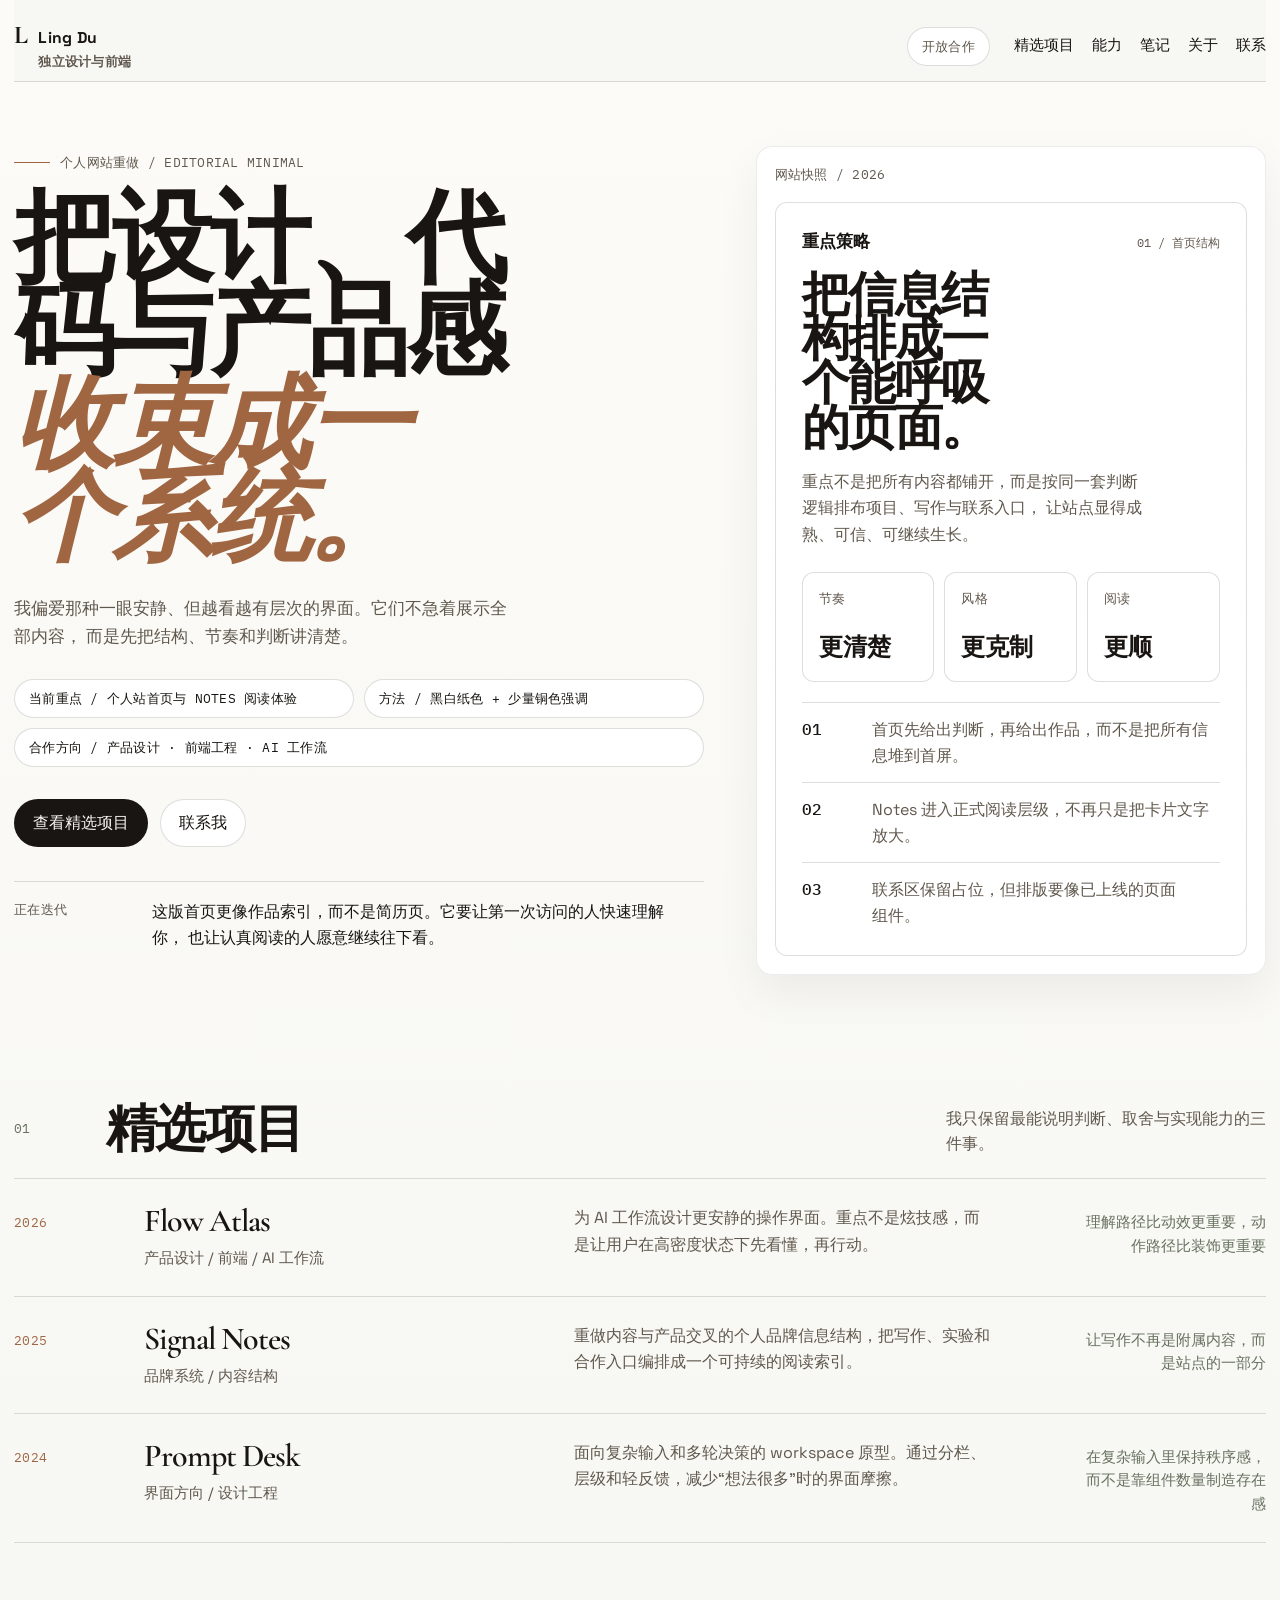
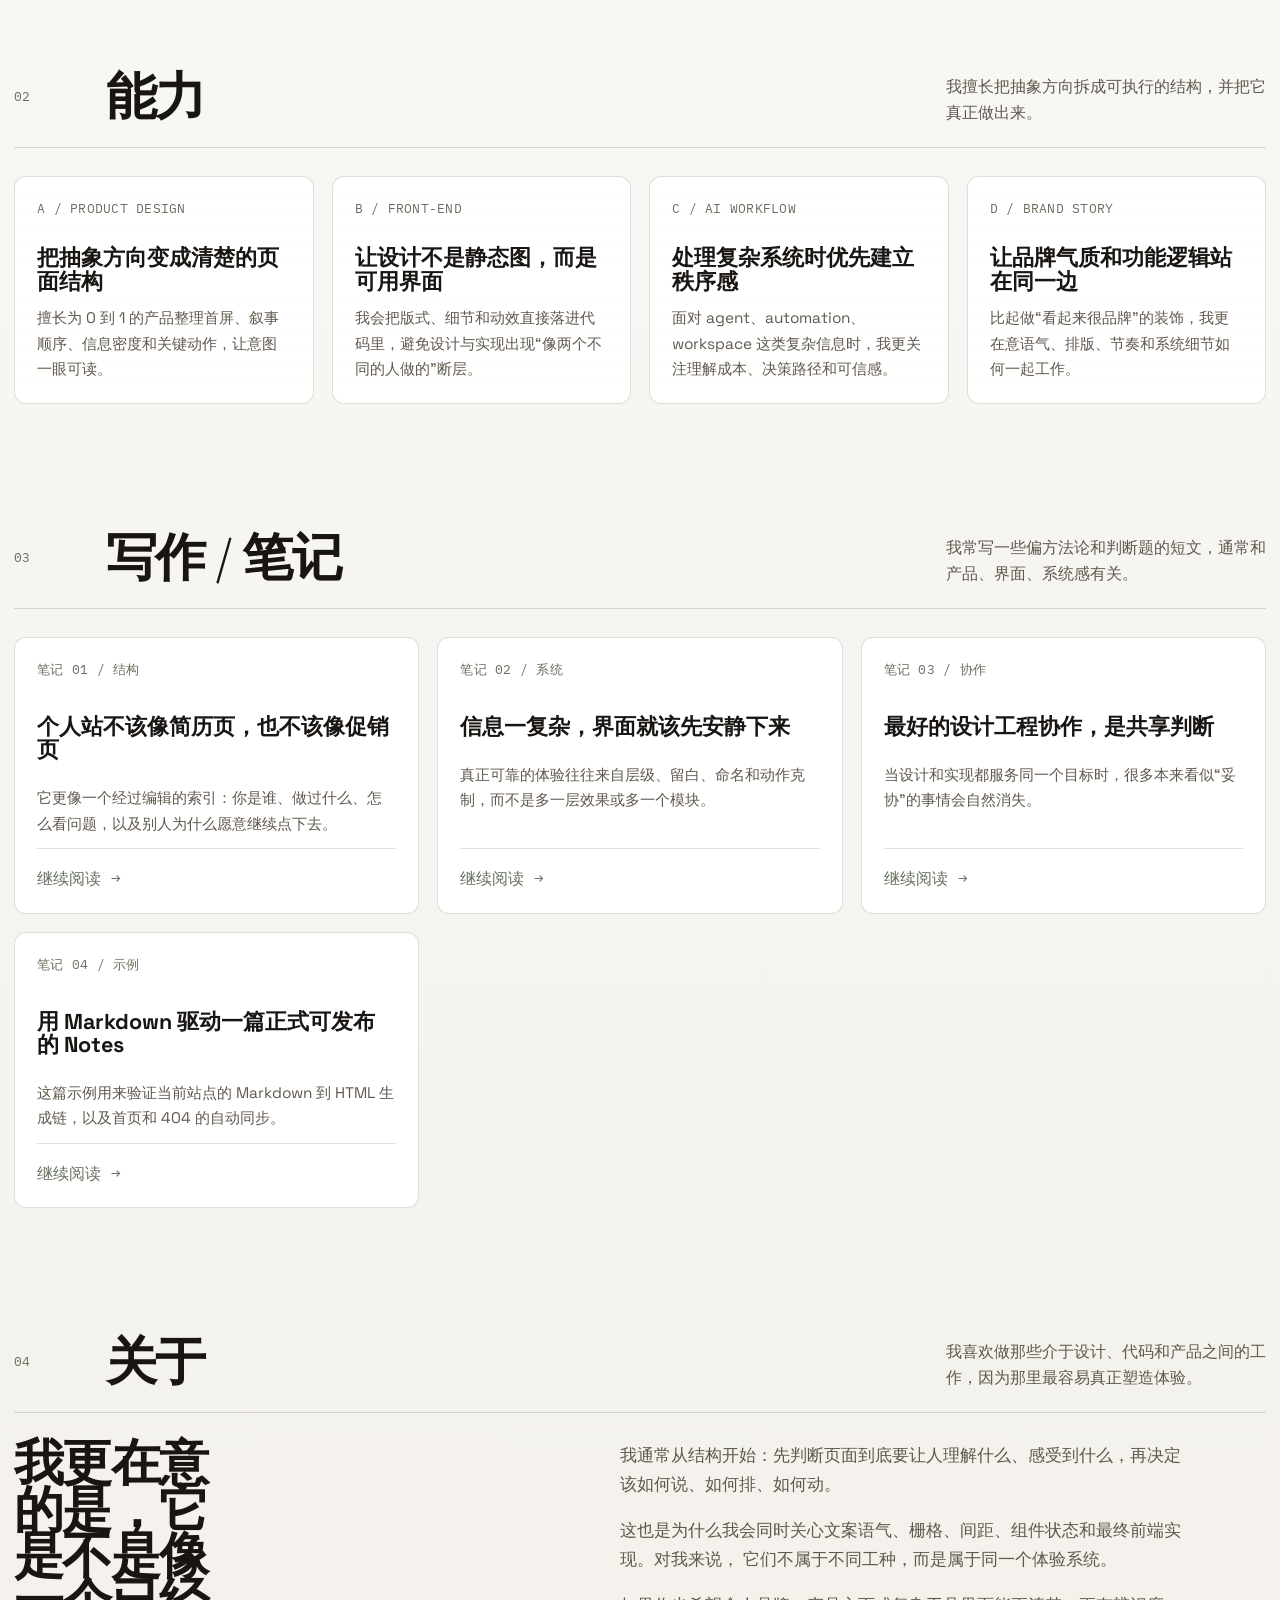
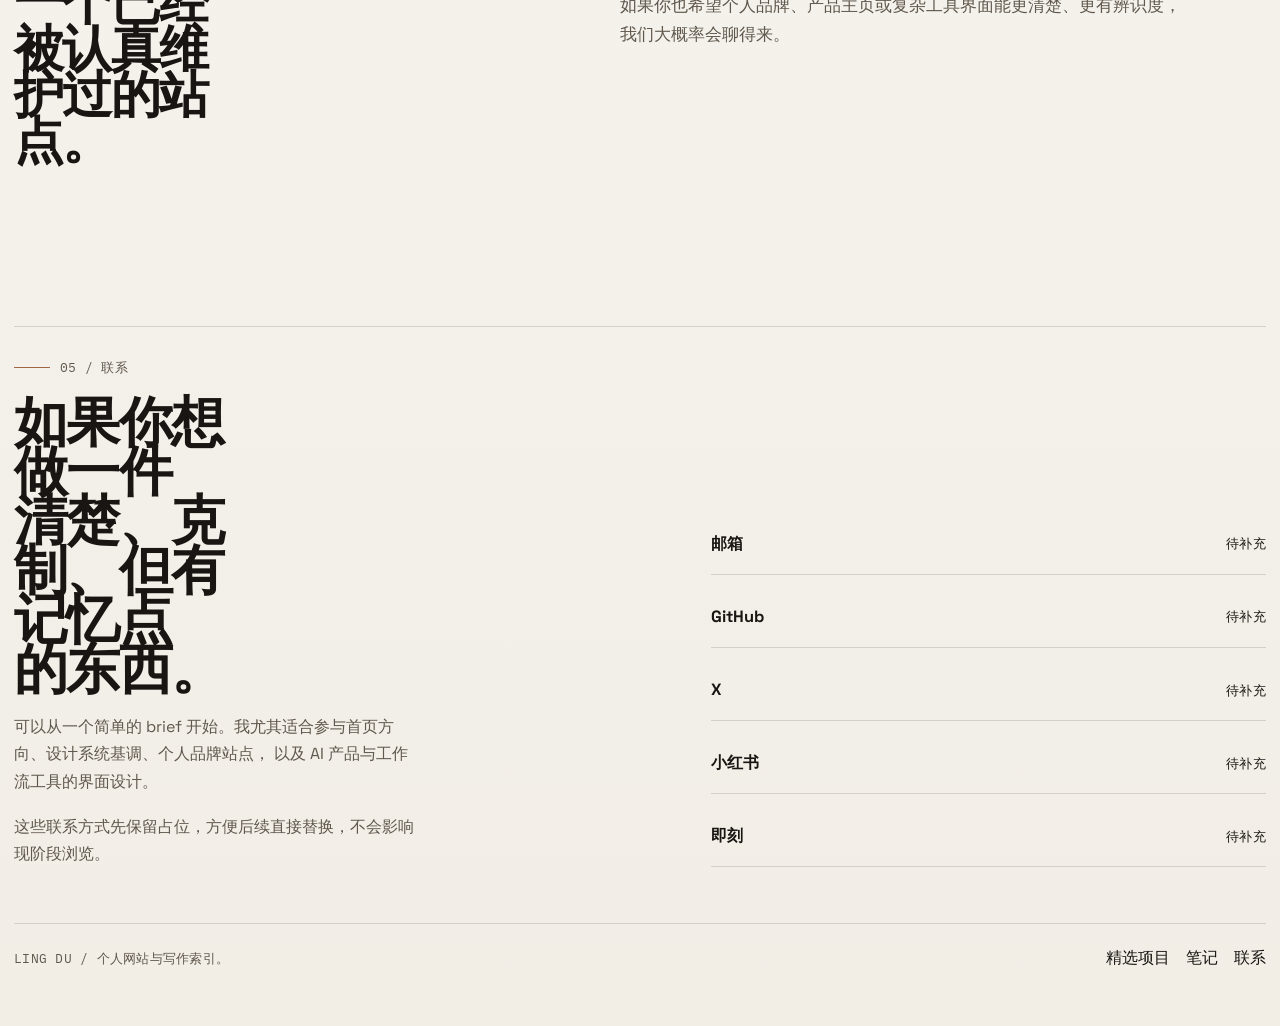
==== commit 34e9bbc7: "Add test note for markdown notes pipeline" ====
--- a/index.html
+++ b/index.html
@@ -1367,6 +1367,7 @@
         </div>
 
         <div class="notes-grid">
+          <!-- NOTES_GRID_START -->
           <a class="note-card reveal" href="notes/personal-site-is-not-a-resume.html">
             <span class="note-meta">笔记 01 / 结构</span>
             <h3>个人站不该像简历页，也不该像促销页</h3>
@@ -1393,6 +1394,16 @@
             </p>
             <div class="note-arrow">继续阅读 →</div>
           </a>
+
+          <a class="note-card reveal" href="notes/test-note.html">
+            <span class="note-meta">笔记 04 / 示例</span>
+            <h3>用 Markdown 驱动一篇正式可发布的 Notes</h3>
+            <p>
+              这篇示例用来验证当前站点的 Markdown 到 HTML 生成链，以及首页和 404 的自动同步。
+            </p>
+            <div class="note-arrow">继续阅读 →</div>
+          </a>
+<!-- NOTES_GRID_END -->
         </div>
       </section>
 
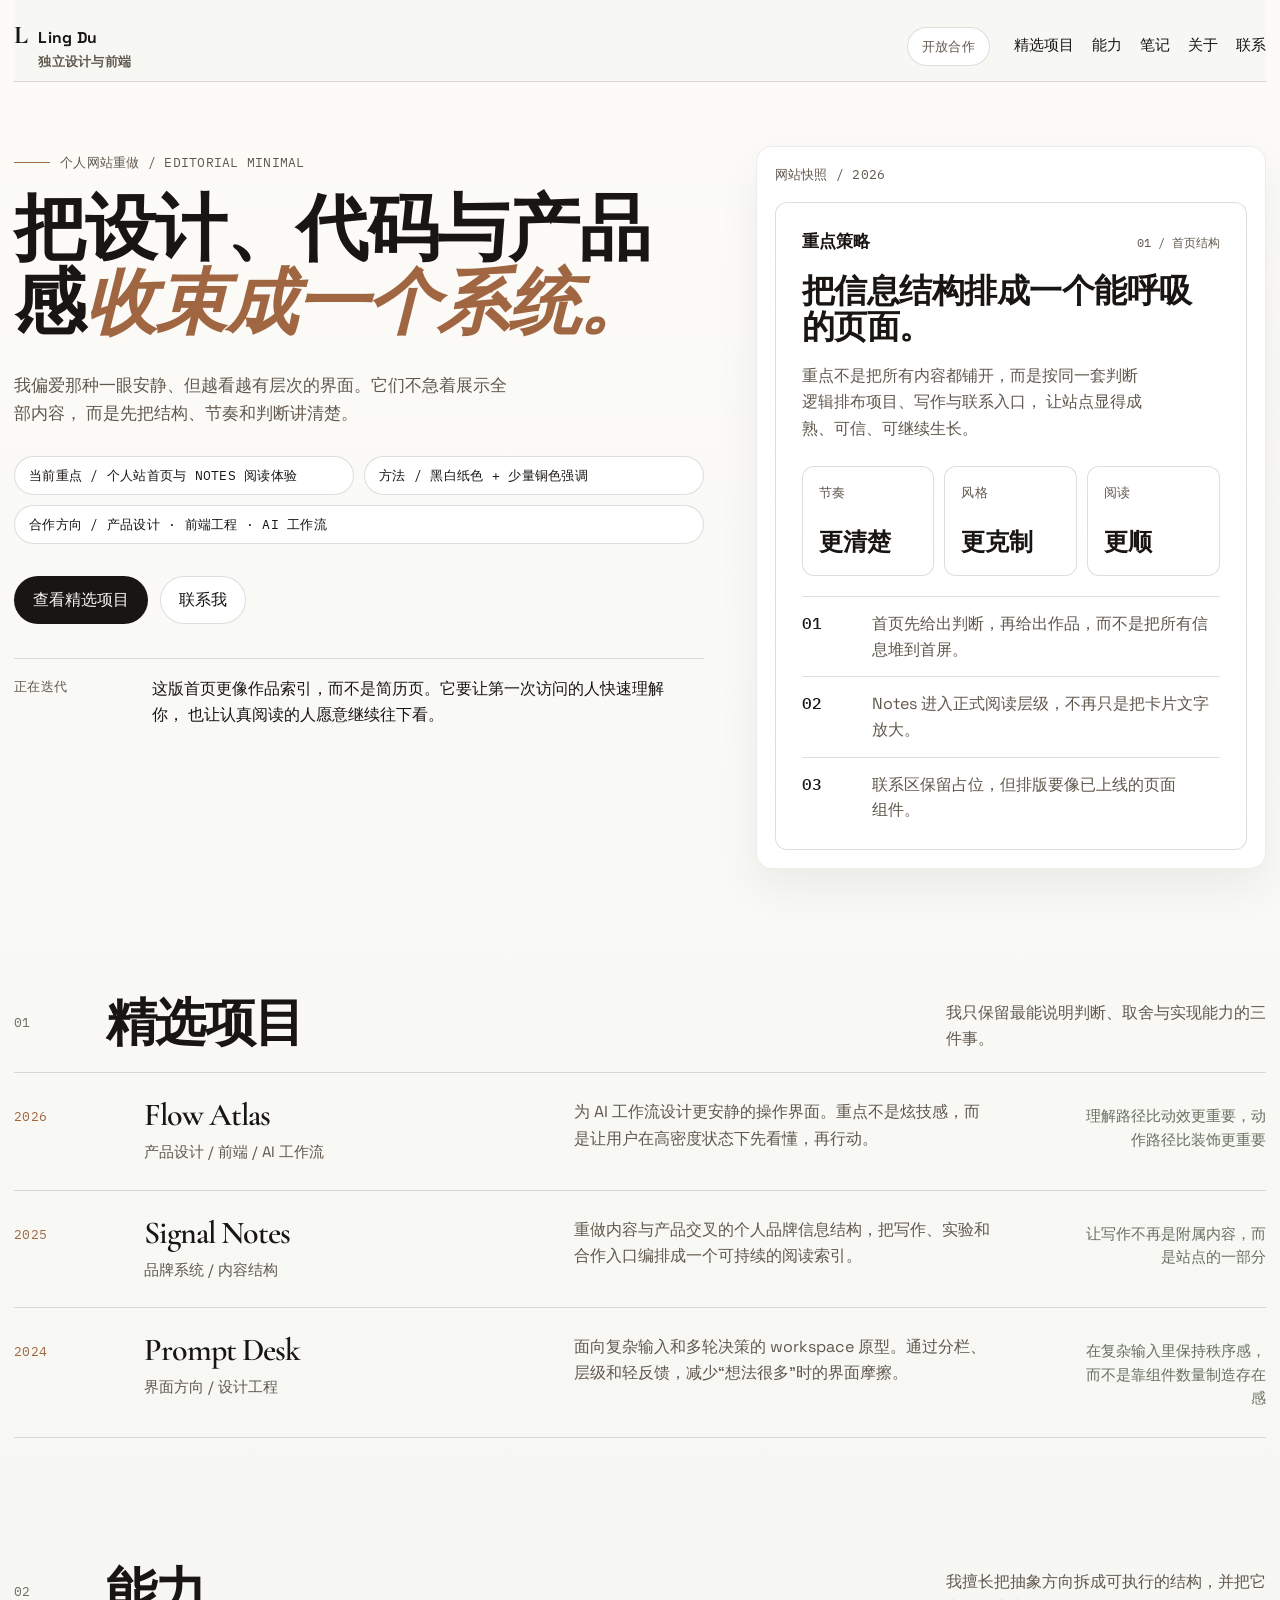
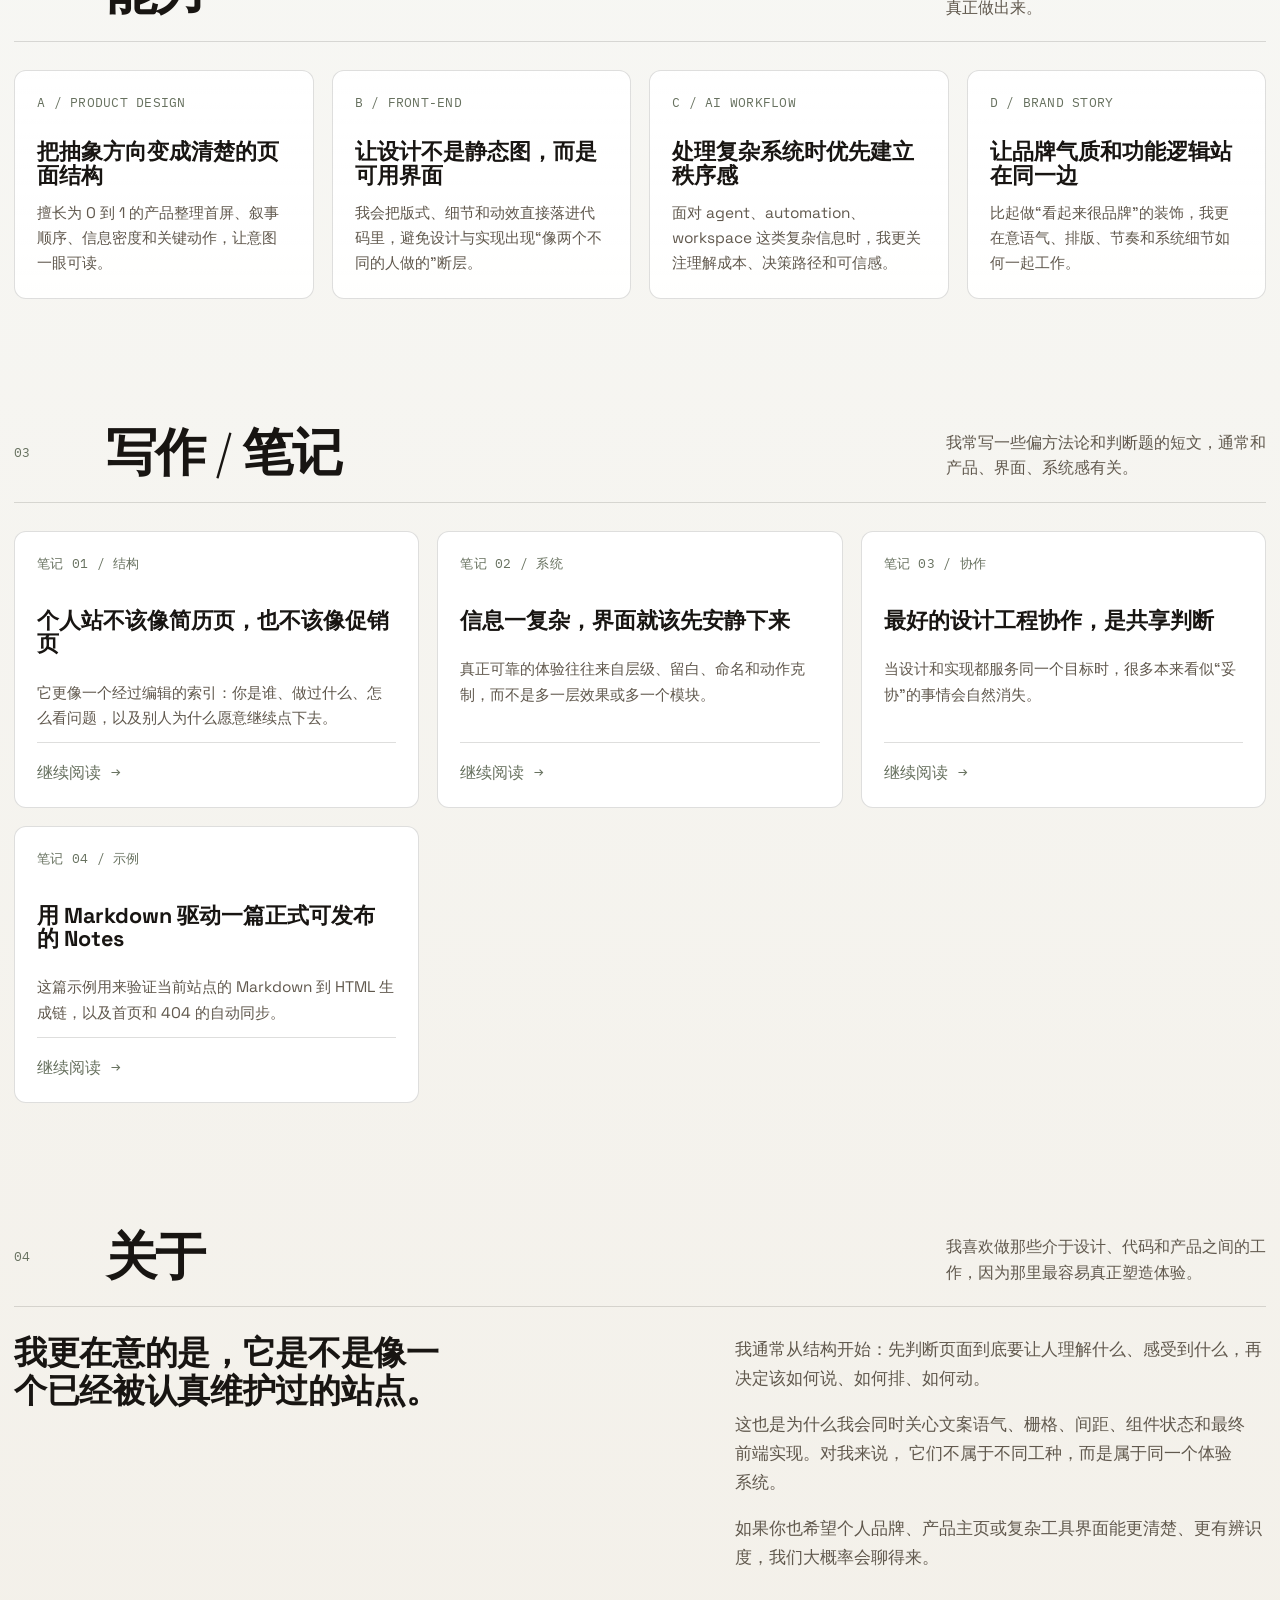
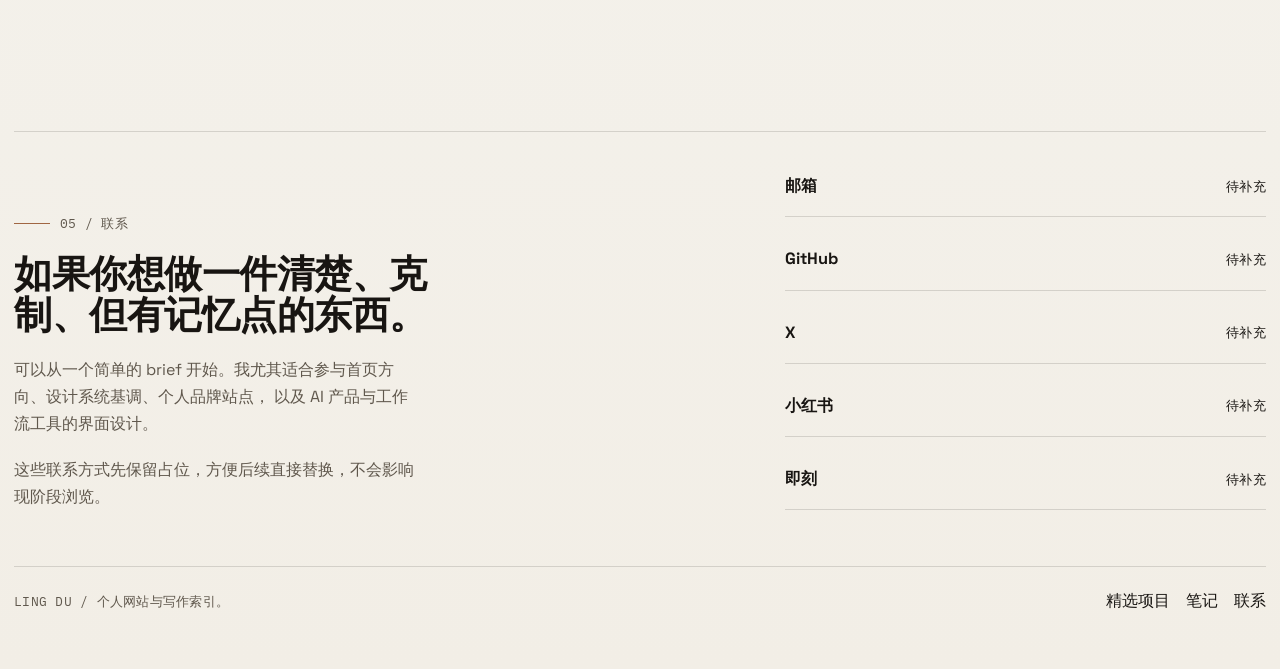
==== commit 49674d00: "Polish site layout and version note styles" ====
--- a/index.html
+++ b/index.html
@@ -263,7 +263,7 @@
     }
 
     .hero-copy h1 span {
-      display: inline-block;
+      display: inline;
       color: var(--accent);
       font-style: italic;
     }
@@ -610,7 +610,7 @@
     }
 
     .about-grid {
-      grid-template-columns: 1fr 1.1fr;
+      grid-template-columns: minmax(0, 1.14fr) minmax(0, 0.86fr);
       align-items: start;
     }
 
@@ -632,7 +632,7 @@
     }
 
     .contact-grid {
-      grid-template-columns: 1.1fr 0.9fr;
+      grid-template-columns: minmax(0, 1.22fr) minmax(0, 0.78fr);
       align-items: end;
       padding-top: 24px;
       border-top: 1px solid var(--line);
@@ -904,8 +904,10 @@
     }
 
     .hero-copy h1 {
-      font-size: clamp(4.9rem, 7.9vw, 7rem);
-      max-width: 11ch;
+      font-size: clamp(3.65rem, 5.6vw, 5rem);
+      line-height: 1.04;
+      max-width: 100%;
+      letter-spacing: -0.02em;
     }
 
     .hero-copy > p {
@@ -942,9 +944,10 @@
     }
 
     .panel-card h2 {
-      font-size: 3rem;
-      line-height: 0.92;
-      max-width: 8.8ch;
+      font-size: clamp(2.05rem, 2.45vw, 2.5rem);
+      line-height: 1.08;
+      max-width: 100%;
+      letter-spacing: -0.015em;
     }
 
     .panel-copy {
@@ -1036,7 +1039,11 @@
     }
 
     .about-quote {
-      font-size: clamp(2.3rem, 4vw, 3.15rem);
+      font-size: clamp(1.82rem, 2.6vw, 2.25rem);
+      line-height: 1.12;
+      max-width: 100%;
+      padding-right: clamp(18px, 2vw, 28px);
+      letter-spacing: -0.01em;
     }
 
     .about-copy p {
@@ -1044,8 +1051,10 @@
     }
 
     .contact-copy h2 {
-      font-size: clamp(2.55rem, 4.2vw, 3.55rem);
-      max-width: 8.5ch;
+      font-size: clamp(2rem, 2.95vw, 2.6rem);
+      line-height: 1.1;
+      max-width: 100%;
+      letter-spacing: -0.012em;
     }
 
     .contact-copy p {
@@ -1067,11 +1076,11 @@
 
     @media (max-width: 1100px) {
       .hero-copy h1 {
-        font-size: 5.2rem;
+        font-size: clamp(3.25rem, 6.7vw, 4.4rem);
       }
 
       .panel-card h2 {
-        font-size: 2.6rem;
+        font-size: 2rem;
       }
 
       .section-head h2 {
@@ -1083,11 +1092,11 @@
       }
 
       .about-quote {
-        font-size: 2.4rem;
+        font-size: 1.82rem;
       }
 
       .contact-copy h2 {
-        font-size: 2.8rem;
+        font-size: 2rem;
       }
     }
 
@@ -1101,9 +1110,8 @@
       }
 
       .hero-copy h1 {
-        max-width: none;
-        font-size: 4rem;
-        line-height: 0.95;
+        font-size: clamp(2.7rem, 10.2vw, 3.15rem);
+        line-height: 1.08;
       }
 
       .hero-copy > p {
@@ -1135,7 +1143,7 @@
       }
 
       .panel-card h2 {
-        font-size: 2.15rem;
+        font-size: 1.64rem;
       }
 
       .section-head h2 {
@@ -1152,11 +1160,13 @@
       }
 
       .about-quote {
-        font-size: 2rem;
+        font-size: 1.52rem;
+        line-height: 1.16;
+        padding-right: 0;
       }
 
       .contact-copy h2 {
-        font-size: 2.25rem;
+        font-size: 1.68rem;
       }
     }
   </style>
@@ -1185,7 +1195,7 @@
       <section class="hero">
         <div class="hero-copy reveal">
           <div class="kicker">个人网站重做 / editorial minimal</div>
-          <h1>把设计、代码与产品感<br /><span>收束成一个系统。</span></h1>
+          <h1>把设计、代码与产品感<span>收束成一个系统。</span></h1>
           <p>
             我偏爱那种一眼安静、但越看越有层次的界面。它们不急着展示全部内容，
             而是先把结构、节奏和判断讲清楚。
